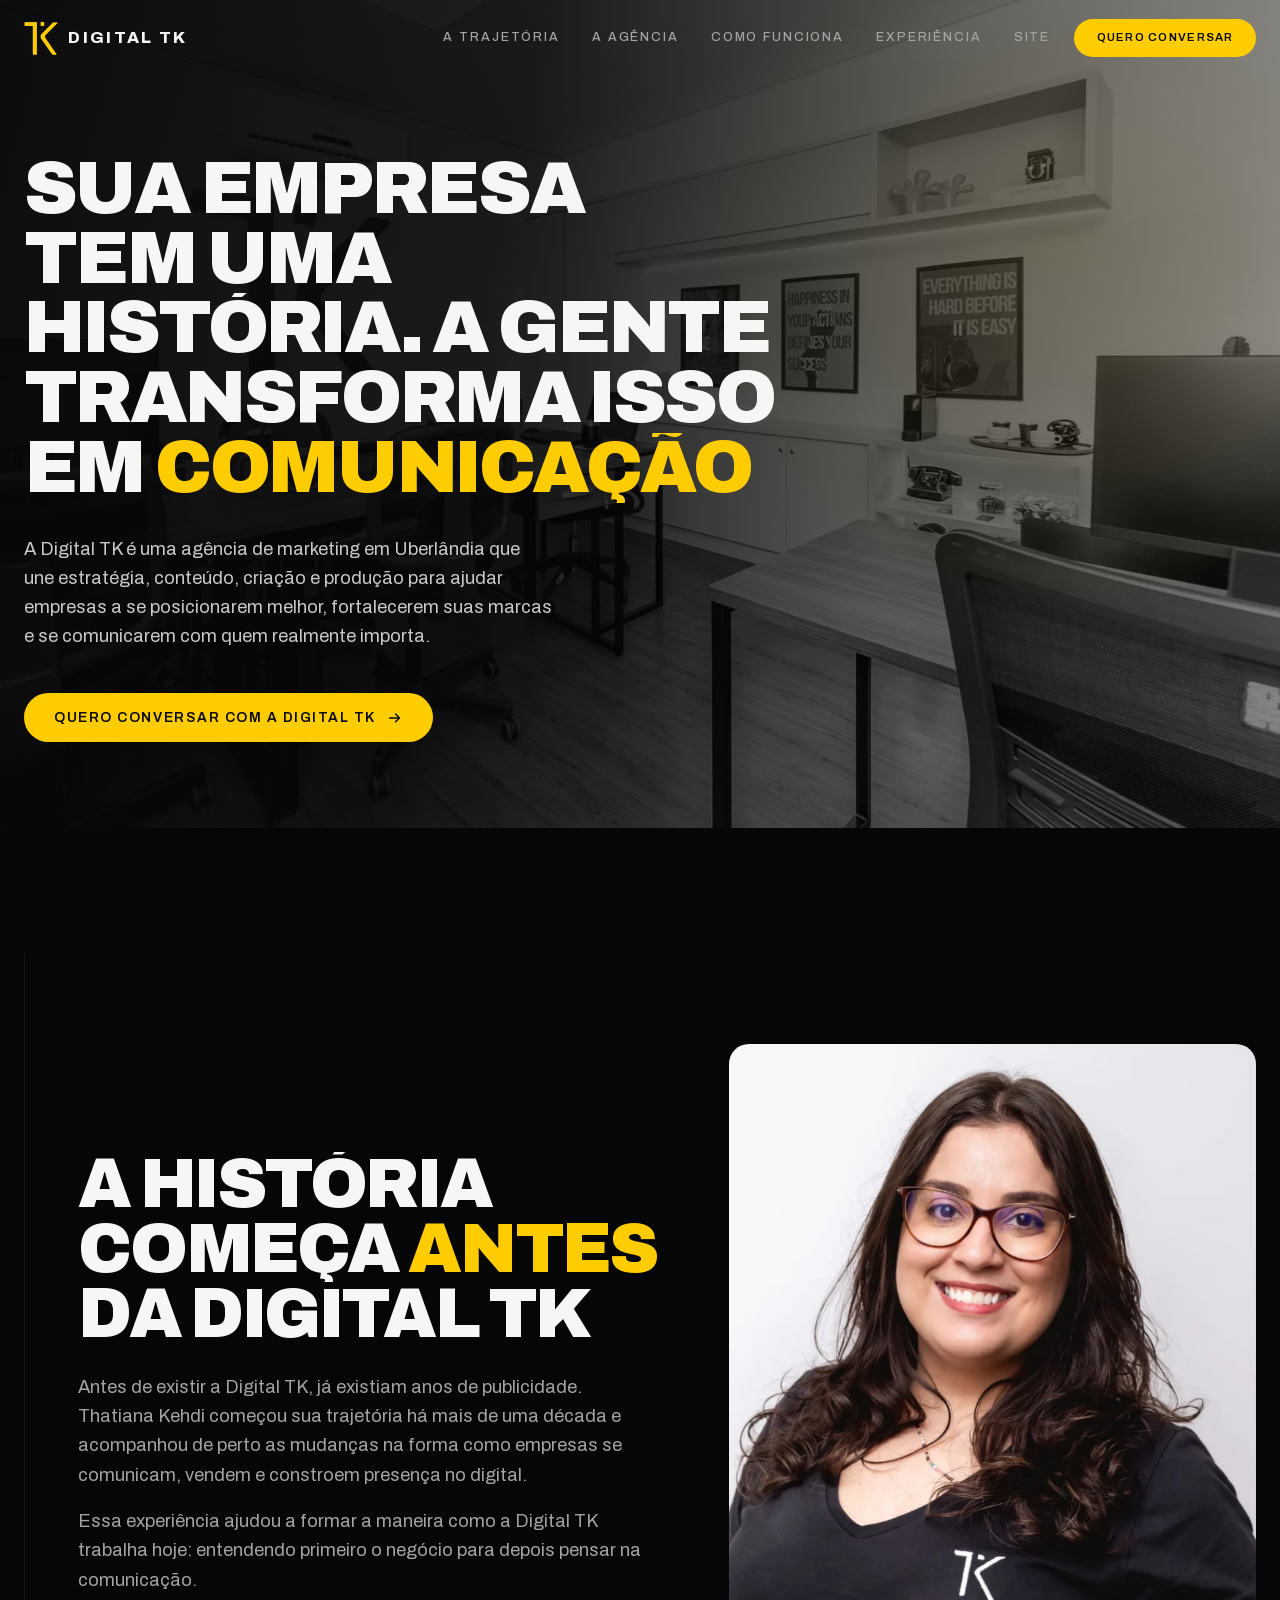
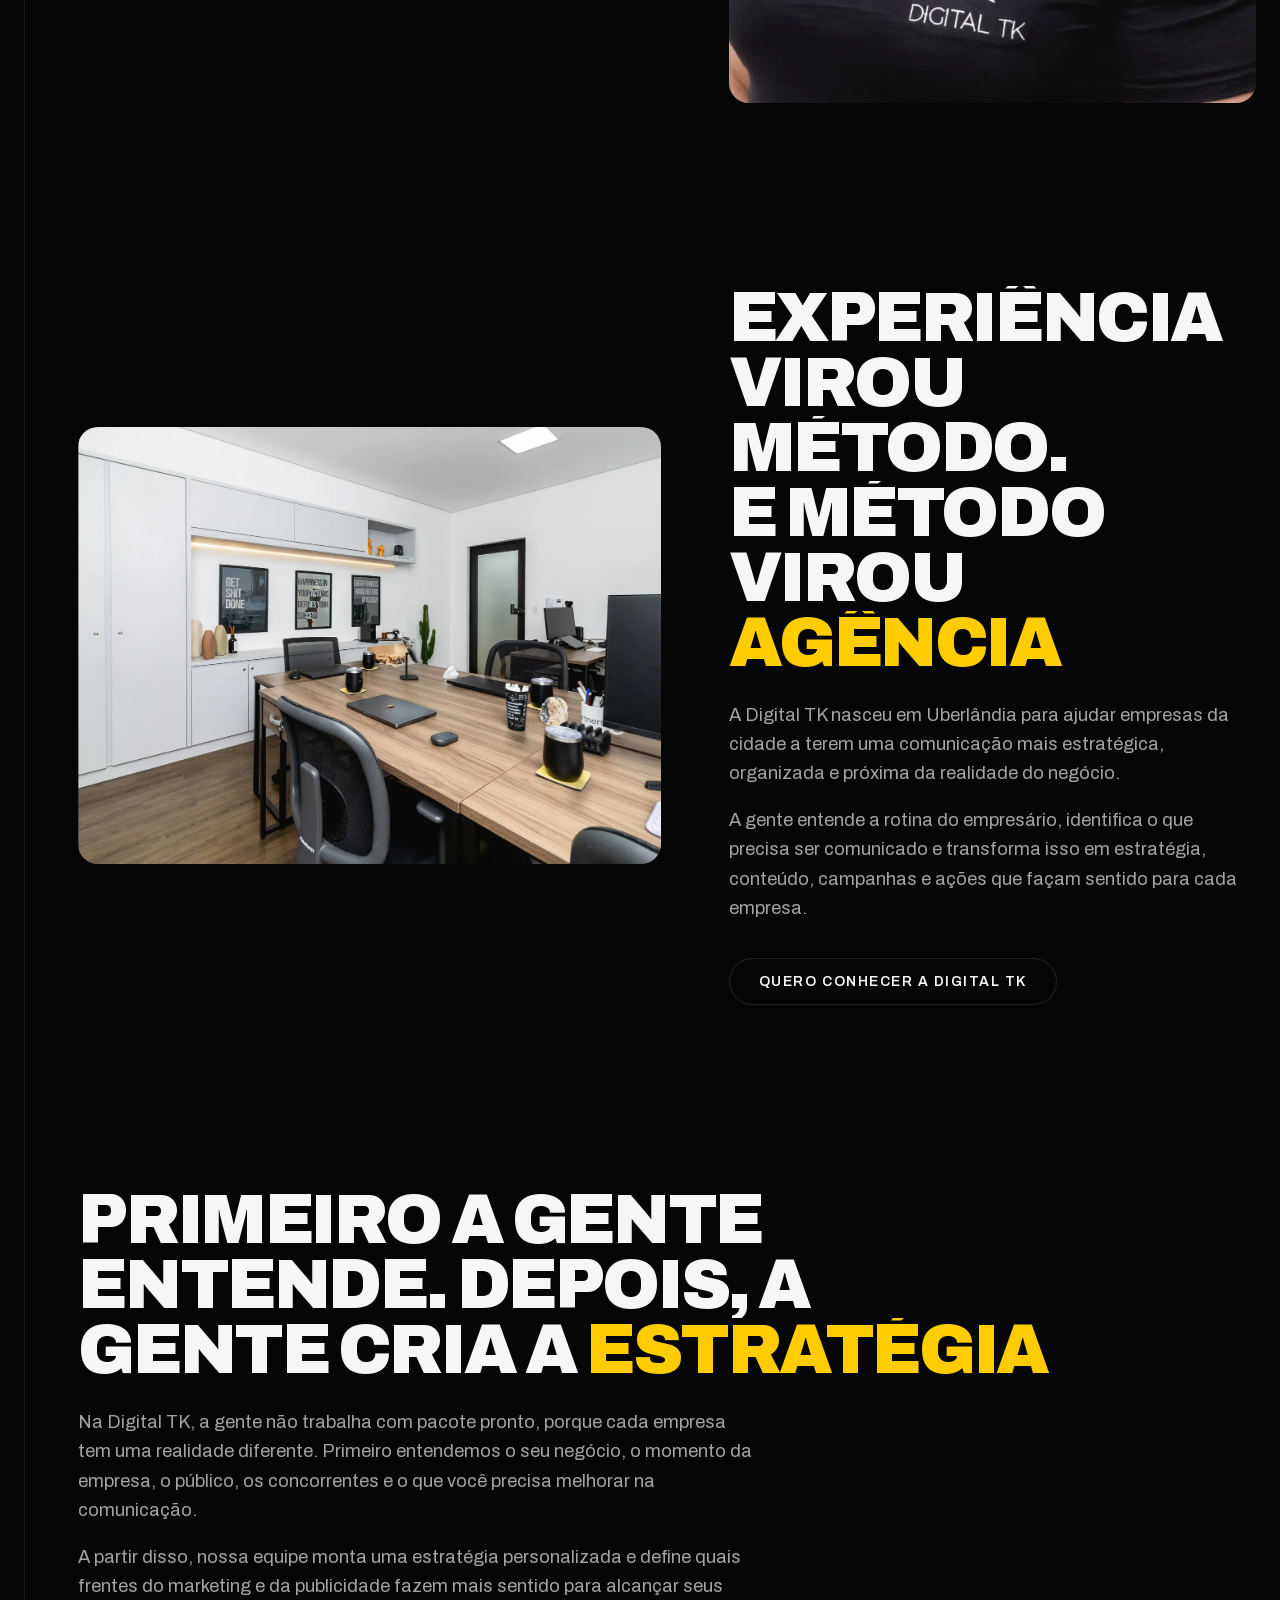
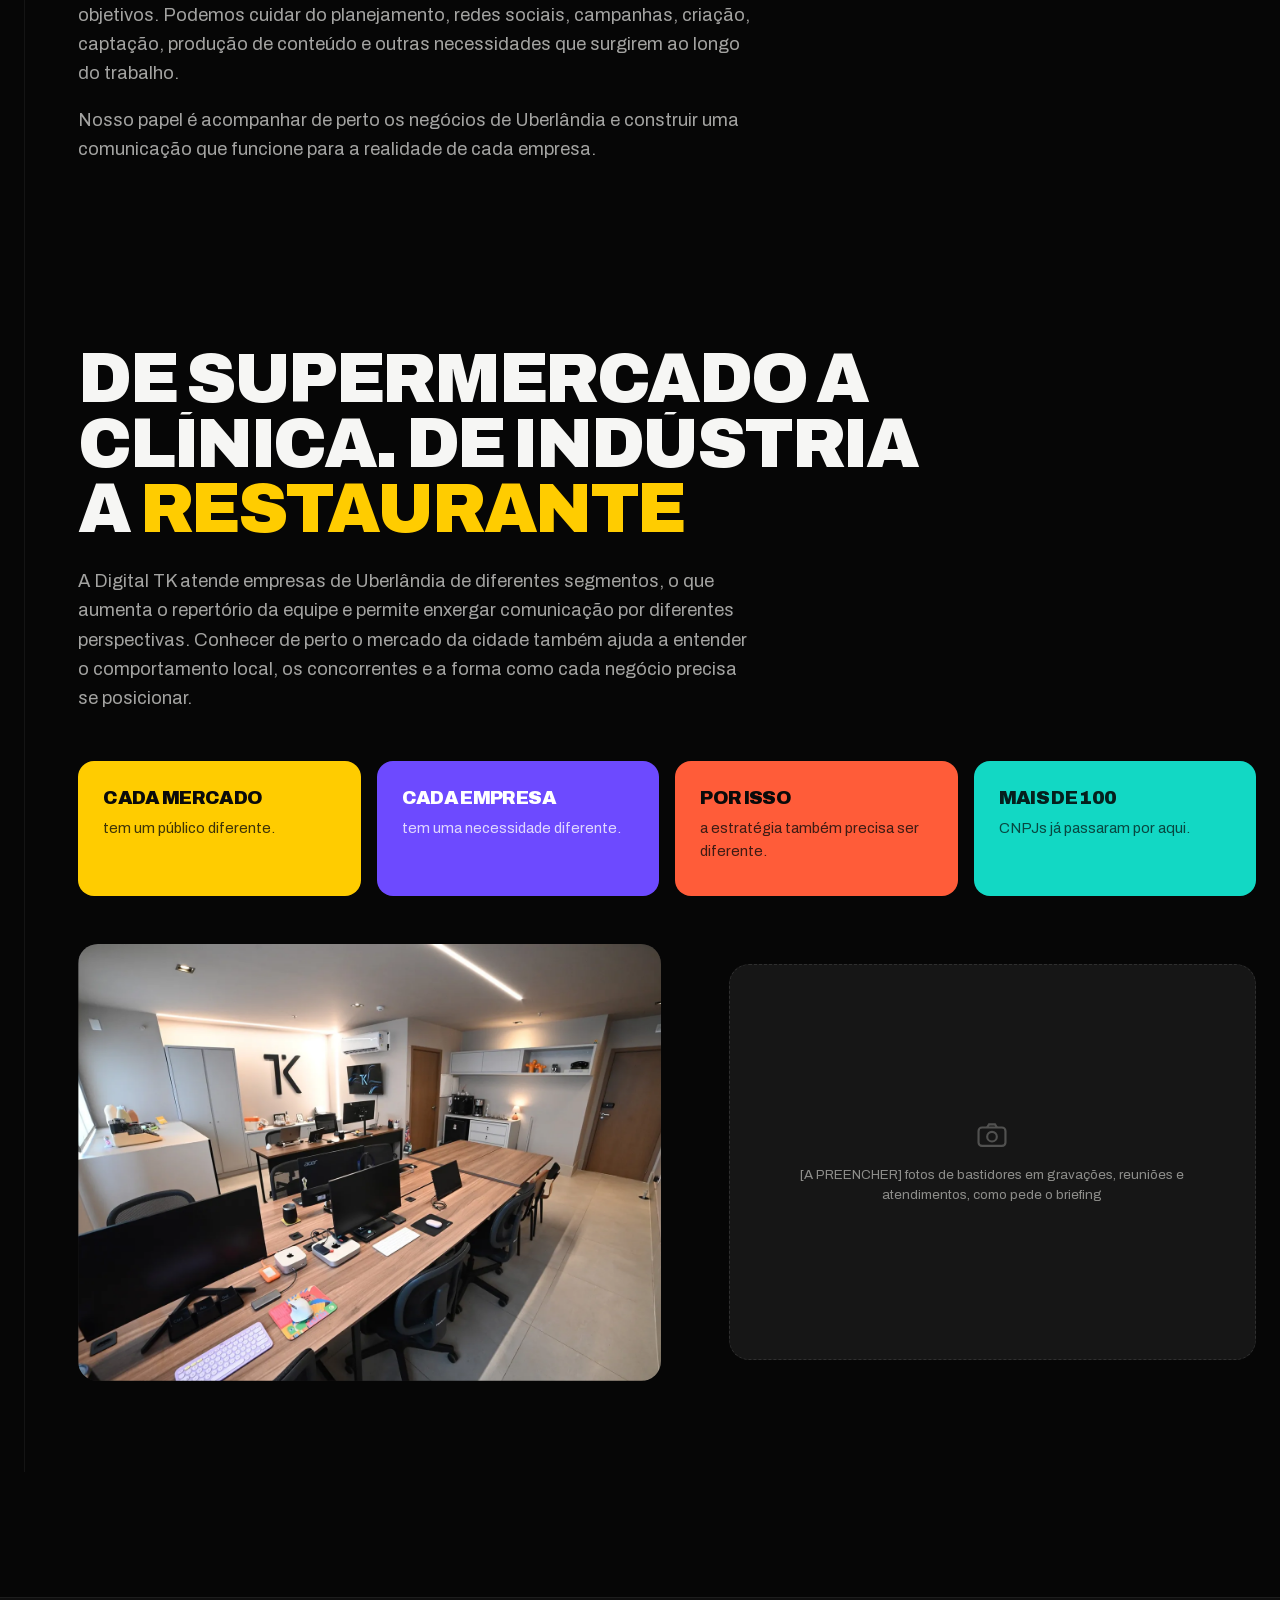
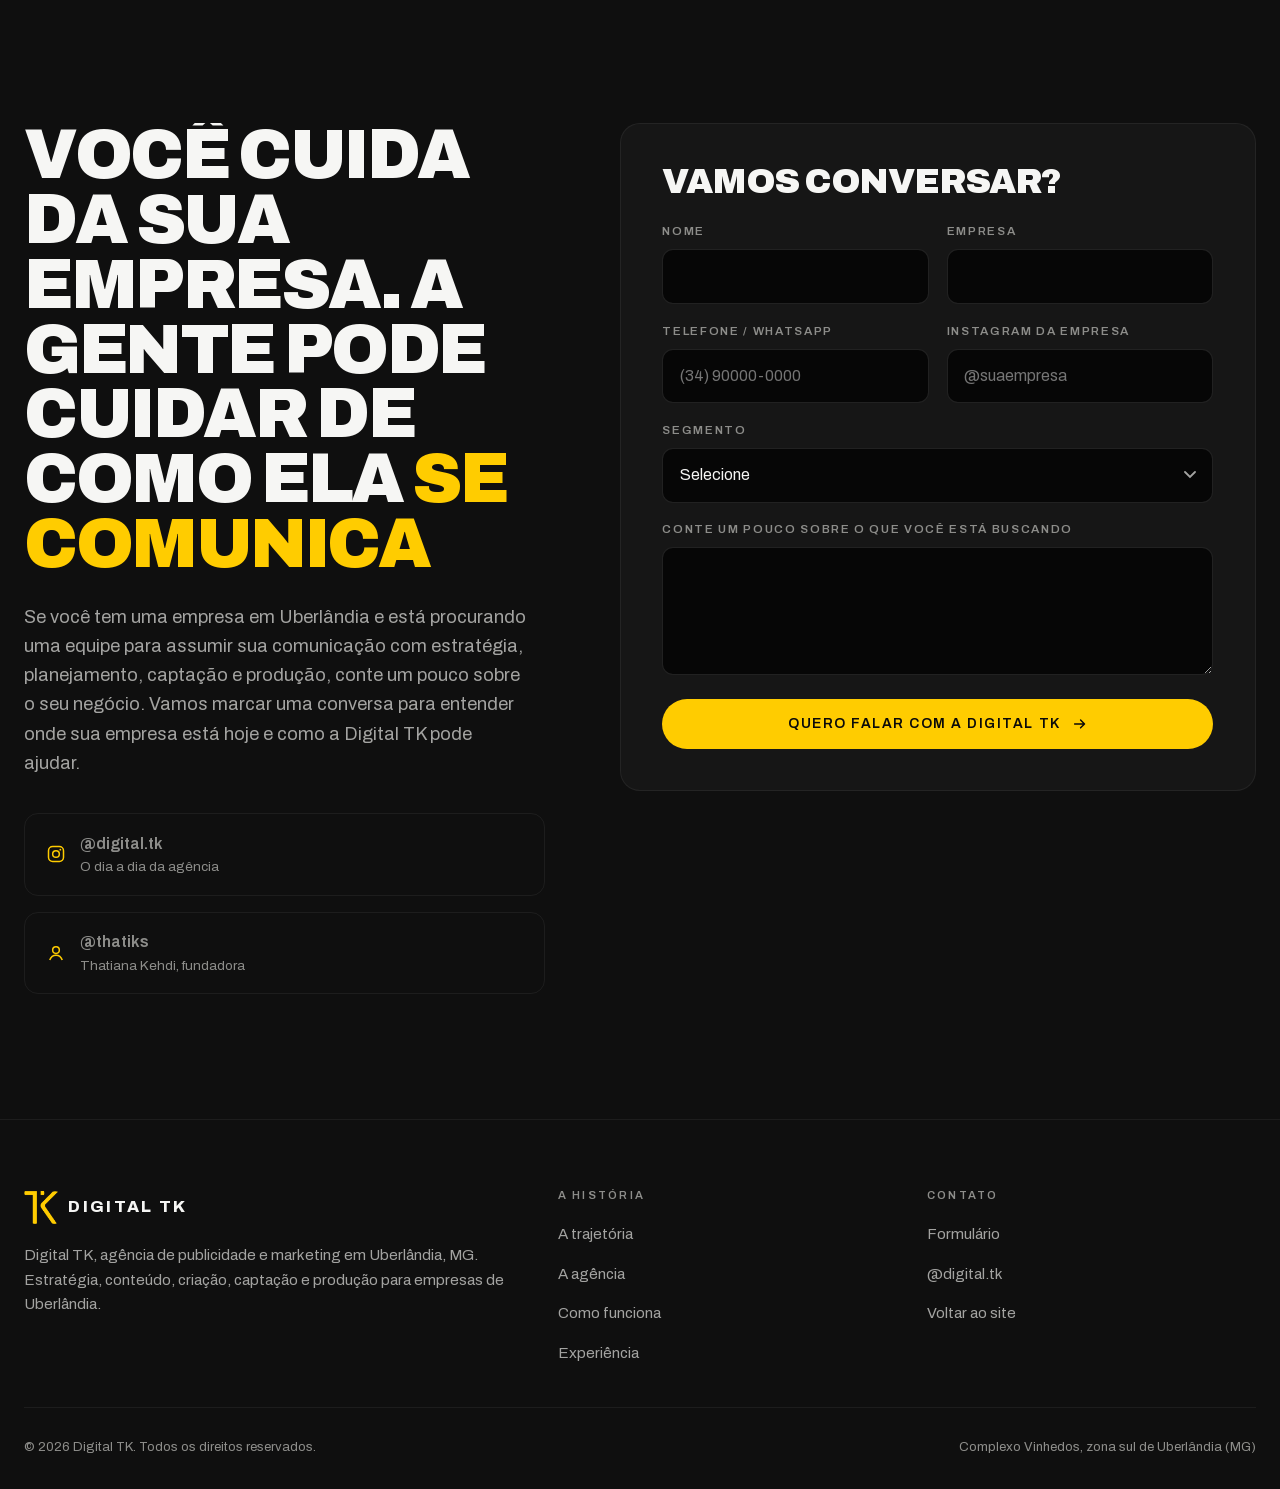
==== landingpage/index.html @ 5a3f848b "feat: Digital TK site and landing page Co-Authored-By: Claude Opus 5 <noreply@anthropic.com>" ====
<!doctype html>
<html lang="pt-BR">
<head>
<meta charset="utf-8">
<meta name="viewport" content="width=device-width, initial-scale=1">
<title>A história da Digital TK | Agência de marketing em Uberlândia</title>
<meta name="description" content="Sua empresa tem uma história. A Digital TK transforma isso em comunicação. Estratégia, conteúdo, criação, captação e produção para empresas de Uberlândia.">
<link rel="canonical" href="https://digitaltk.com.br/landingpage/">

<meta property="og:type" content="website">
<meta property="og:locale" content="pt_BR">
<meta property="og:site_name" content="Digital TK">
<meta property="og:title" content="Sua empresa tem uma história. A gente transforma isso em comunicação.">
<meta property="og:description" content="Agência de marketing em Uberlândia que une estratégia, conteúdo, criação e produção.">
<meta property="og:url" content="https://digitaltk.com.br/landingpage/">
<meta name="twitter:card" content="summary_large_image">

<link rel="icon" href="../assets/logos/tk-mono.svg" type="image/svg+xml">
<link rel="preload" href="../assets/fonts/archivo-400-latin.woff2" as="font" type="font/woff2" crossorigin>
<link rel="preload" as="image" href="../assets/img/office1.webp"
      imagesrcset="../assets/img/office1-sm.webp 960w, ../assets/img/office1.webp 1600w"
      imagesizes="100vw" fetchpriority="high">
<link rel="stylesheet" href="../assets/css/lp.css">
</head>
<body>

<a class="oculto" href="#conteudo">Pular para o conteúdo</a>
<div class="progresso" id="progresso" aria-hidden="true"></div>

<header class="topo" id="topo">
  <div class="env topo__grade">
    <a class="marca" href="../" aria-label="Digital TK, início">
      <span class="marca__sinal" aria-hidden="true"></span>
      <span class="marca__nome">Digital TK</span>
    </a>

    <button class="menu-btn" type="button" aria-expanded="false" aria-controls="nav" aria-label="Abrir menu">
      <span></span><span></span><span></span>
    </button>

    <nav class="nav" id="nav" aria-label="Principal">
      <a href="#antes">A trajetória</a>
      <a href="#nasceu">A agência</a>
      <a href="#metodo">Como funciona</a>
      <a href="#segmentos">Experiência</a>
      <a href="../">Site</a>
    </nav>

    <div class="topo__btn">
      <a class="btn" href="#formulario">Quero conversar</a>
    </div>
  </div>
</header>

<main id="conteudo">

  <!-- ===================== 1. HERO ===================== -->
  <section class="lp-hero">
    <div class="lp-hero__foto" aria-hidden="true">
      <img src="../assets/img/office1.webp"
           srcset="../assets/img/office1-sm.webp 960w, ../assets/img/office1.webp 1600w"
           sizes="100vw" width="1600" height="1067" alt="" fetchpriority="high">
    </div>
    <div class="lp-hero__veu" aria-hidden="true"></div>

    <div class="env lp-hero__grade">
      <h1 class="titulo-xl" data-quebra>
        Sua empresa tem uma história. A gente transforma isso em
        <span class="amarelo">comunicação</span>
      </h1>

      <p class="texto sobe" style="--atraso:.15s">
        A Digital TK é uma agência de marketing em Uberlândia que une estratégia,
        conteúdo, criação e produção para ajudar empresas a se posicionarem melhor,
        fortalecerem suas marcas e se comunicarem com quem realmente importa.
      </p>

      <div class="lp-hero__acoes sobe" style="--atraso:.25s">
        <a class="btn" href="#formulario">
          Quero conversar com a Digital TK
          <svg viewBox="0 0 24 24" fill="none" stroke="currentColor" stroke-width="2.2"
               stroke-linecap="round" stroke-linejoin="round" aria-hidden="true">
            <path d="M4 12h15M13 6l6 6-6 6"/>
          </svg>
        </a>
      </div>
    </div>
  </section>

  <!-- ===================== CAPÍTULOS ===================== -->
  <div class="secao">
    <div class="env linha-tempo">
      <span class="linha-tempo__marca" id="marca-tempo" aria-hidden="true"></span>

      <!-- 2. Antes da Digital TK -->
      <section class="capitulo" id="antes">
        <div class="capitulo__par">
          <div>
            <h2 class="titulo-g" data-quebra>
              A história começa <span class="amarelo">antes</span> da Digital TK
            </h2>
            <div class="texto sobe" style="--atraso:.12s">
              <p>
                Antes de existir a Digital TK, já existiam anos de publicidade.
                Thatiana Kehdi começou sua trajetória há mais de uma década e
                acompanhou de perto as mudanças na forma como empresas se
                comunicam, vendem e constroem presença no digital.
              </p>
              <p>
                Essa experiência ajudou a formar a maneira como a Digital TK
                trabalha hoje: entendendo primeiro o negócio para depois pensar
                na comunicação.
              </p>
            </div>
          </div>

          <figure class="moldura revela" style="margin:0">
            <img src="../assets/img/thatiana.webp" width="900" height="900"
                 loading="lazy" alt="Thatiana Kehdi, fundadora da Digital TK">
          </figure>
        </div>
      </section>

      <!-- 3. Então nasceu -->
      <section class="capitulo" id="nasceu">
        <div class="capitulo__par capitulo__par--invertido">
          <div>
            <h2 class="titulo-g" data-quebra>
              Experiência virou método. E método virou
              <span class="amarelo">agência</span>
            </h2>
            <div class="texto sobe" style="--atraso:.12s">
              <p>
                A Digital TK nasceu em Uberlândia para ajudar empresas da cidade
                a terem uma comunicação mais estratégica, organizada e próxima da
                realidade do negócio.
              </p>
              <p>
                A gente entende a rotina do empresário, identifica o que precisa
                ser comunicado e transforma isso em estratégia, conteúdo,
                campanhas e ações que façam sentido para cada empresa.
              </p>
            </div>
            <div class="capitulo__acao sobe" style="--atraso:.2s">
              <a class="btn btn--vazado" href="#formulario">Quero conhecer a Digital TK</a>
            </div>
          </div>

          <figure class="moldura moldura--larga revela" style="margin:0">
            <img src="../assets/img/office2.webp" width="1600" height="1065"
                 loading="lazy" alt="Escritório da Digital TK, no Complexo Vinhedos em Uberlândia">
          </figure>
        </div>
      </section>

      <!-- 4. Como funciona -->
      <section class="capitulo" id="metodo">
        <h2 class="titulo-g" data-quebra style="max-width:22ch">
          Primeiro a gente entende. Depois, a gente cria a
          <span class="amarelo">estratégia</span>
        </h2>
        <div class="texto sobe" style="--atraso:.12s;max-width:62ch;margin-top:1.6rem">
          <p>
            Na Digital TK, a gente não trabalha com pacote pronto, porque cada
            empresa tem uma realidade diferente. Primeiro entendemos o seu
            negócio, o momento da empresa, o público, os concorrentes e o que
            você precisa melhorar na comunicação.
          </p>
          <p>
            A partir disso, nossa equipe monta uma estratégia personalizada e
            define quais frentes do marketing e da publicidade fazem mais sentido
            para alcançar seus objetivos. Podemos cuidar do planejamento, redes
            sociais, campanhas, criação, captação, produção de conteúdo e outras
            necessidades que surgirem ao longo do trabalho.
          </p>
          <p>
            Nosso papel é acompanhar de perto os negócios de Uberlândia e
            construir uma comunicação que funcione para a realidade de cada
            empresa.
          </p>
        </div>
      </section>

      <!-- 5. Experiência com negócios reais -->
      <section class="capitulo" id="segmentos">
        <h2 class="titulo-g" data-quebra style="max-width:20ch">
          De supermercado a clínica. De indústria a
          <span class="amarelo">restaurante</span>
        </h2>
        <div class="texto sobe" style="--atraso:.12s;max-width:62ch;margin-top:1.6rem">
          <p>
            A Digital TK atende empresas de Uberlândia de diferentes segmentos, o
            que aumenta o repertório da equipe e permite enxergar comunicação por
            diferentes perspectivas. Conhecer de perto o mercado da cidade também
            ajuda a entender o comportamento local, os concorrentes e a forma como
            cada negócio precisa se posicionar.
          </p>
        </div>

        <div class="segmentos">
          <article class="segmento segmento--amarelo sobe">
            <h3>Cada mercado</h3>
            <p>tem um público diferente.</p>
          </article>
          <article class="segmento segmento--roxo sobe" style="--atraso:.08s">
            <h3>Cada empresa</h3>
            <p>tem uma necessidade diferente.</p>
          </article>
          <article class="segmento segmento--coral sobe" style="--atraso:.16s">
            <h3>Por isso</h3>
            <p>a estratégia também precisa ser diferente.</p>
          </article>
          <article class="segmento segmento--turquesa sobe" style="--atraso:.24s">
            <h3>Mais de 100</h3>
            <p>CNPJs já passaram por aqui.</p>
          </article>
        </div>

        <div class="capitulo__par" style="margin-top:3rem">
          <figure class="moldura moldura--larga revela" style="margin:0">
            <img src="../assets/img/office3.webp" width="1600" height="1068"
                 loading="lazy" alt="Equipe da Digital TK trabalhando no escritório">
          </figure>
          <figure class="moldura moldura--larga" style="margin:0">
            <div class="aguarda">
              <svg viewBox="0 0 24 24" fill="none" stroke="currentColor" stroke-width="1.5" aria-hidden="true">
                <rect x="2.5" y="6" width="19" height="13" rx="2.5"/>
                <circle cx="12" cy="12.5" r="3.4"/>
                <path d="M8.5 6l1.4-2.2h4.2L15.5 6"/>
              </svg>
              <span>
                [A PREENCHER] fotos de bastidores em gravações, reuniões e
                atendimentos, como pede o briefing
              </span>
            </div>
          </figure>
        </div>
      </section>
    </div>
  </div>

  <!-- ===================== 6. CTA + FORMULÁRIO ===================== -->
  <section class="secao contato" id="formulario">
    <div class="env contato__grade">
      <div class="contato__lado">
        <h2 class="titulo-g" data-quebra>
          Você cuida da sua empresa. A gente pode cuidar de como ela
          <span class="amarelo">se comunica</span>
        </h2>
        <div class="texto sobe" style="--atraso:.12s">
          <p>
            Se você tem uma empresa em Uberlândia e está procurando uma equipe
            para assumir sua comunicação com estratégia, planejamento, captação e
            produção, conte um pouco sobre o seu negócio. Vamos marcar uma
            conversa para entender onde sua empresa está hoje e como a Digital TK
            pode ajudar.
          </p>
        </div>

        <ul class="atalhos sobe" style="--atraso:.2s">
          <li>
            <a href="https://instagram.com/digital.tk" target="_blank" rel="noopener">
              <svg viewBox="0 0 24 24" fill="none" stroke="currentColor" stroke-width="1.8" aria-hidden="true">
                <rect x="3" y="3" width="18" height="18" rx="5"/>
                <circle cx="12" cy="12" r="4"/>
                <circle cx="17.2" cy="6.8" r="1.1" fill="currentColor" stroke="none"/>
              </svg>
              <span>
                <b>@digital.tk</b>
                <span>O dia a dia da agência</span>
              </span>
            </a>
          </li>
          <li>
            <a href="https://instagram.com/thatiks" target="_blank" rel="noopener">
              <svg viewBox="0 0 24 24" fill="none" stroke="currentColor" stroke-width="1.8" aria-hidden="true">
                <circle cx="12" cy="8.5" r="4"/>
                <path d="M4.5 20.5c1.4-3.8 4-5.7 7.5-5.7s6.1 1.9 7.5 5.7"/>
              </svg>
              <span>
                <b>@thatiks</b>
                <span>Thatiana Kehdi, fundadora</span>
              </span>
            </a>
          </li>
        </ul>
      </div>

      <!-- Sem back-end ainda: o envio precisa de um destino antes de ir ao ar. -->
      <form class="formulario sobe" id="form" novalidate
            data-destino="[A PREENCHER]">
        <h3 class="titulo-m" style="margin-bottom:.4rem">Vamos conversar?</h3>

        <div class="dupla">
          <div class="campo">
            <label for="nome">Nome</label>
            <input id="nome" name="nome" type="text" required autocomplete="name">
            <span class="erro">Conta pra gente como te chamar.</span>
          </div>
          <div class="campo">
            <label for="empresa">Empresa</label>
            <input id="empresa" name="empresa" type="text" required autocomplete="organization">
            <span class="erro">Qual é o nome da empresa?</span>
          </div>
        </div>

        <div class="dupla">
          <div class="campo">
            <label for="telefone">Telefone / WhatsApp</label>
            <input id="telefone" name="telefone" type="tel" required
                   inputmode="tel" autocomplete="tel" placeholder="(34) 90000-0000">
            <span class="erro">Precisamos de um telefone com DDD.</span>
          </div>
          <div class="campo">
            <label for="instagram">Instagram da empresa</label>
            <input id="instagram" name="instagram" type="text" placeholder="@suaempresa">
            <span class="erro"></span>
          </div>
        </div>

        <div class="campo">
          <label for="segmento">Segmento</label>
          <select id="segmento" name="segmento" required>
            <option value="">Selecione</option>
            <option>Comércio e varejo</option>
            <option>Saúde e clínicas</option>
            <option>Indústria</option>
            <option>Alimentação e restaurantes</option>
            <option>Educação</option>
            <option>Serviços</option>
            <option>Outro</option>
          </select>
          <span class="erro">Escolha o segmento da empresa.</span>
        </div>

        <div class="campo">
          <label for="mensagem">Conte um pouco sobre o que você está buscando</label>
          <textarea id="mensagem" name="mensagem" required></textarea>
          <span class="erro">Escreva pelo menos uma frase.</span>
        </div>

        <button class="btn" type="submit">
          Quero falar com a Digital TK
          <svg viewBox="0 0 24 24" fill="none" stroke="currentColor" stroke-width="2.2"
               stroke-linecap="round" stroke-linejoin="round" aria-hidden="true">
            <path d="M4 12h15M13 6l6 6-6 6"/>
          </svg>
        </button>

        <p class="recado" id="recado" role="status"></p>
      </form>
    </div>
  </section>

</main>

<footer class="rodape">
  <div class="env">
    <div class="rodape__grade">
      <div>
        <span class="marca">
          <span class="marca__sinal" aria-hidden="true"></span>
          <span class="marca__nome">Digital TK</span>
        </span>
        <p class="rodape__sobre">
          Digital TK, agência de publicidade e marketing em Uberlândia, MG.
          Estratégia, conteúdo, criação, captação e produção para empresas de
          Uberlândia.
        </p>
      </div>

      <div>
        <h3>A história</h3>
        <ul>
          <li><a href="#antes">A trajetória</a></li>
          <li><a href="#nasceu">A agência</a></li>
          <li><a href="#metodo">Como funciona</a></li>
          <li><a href="#segmentos">Experiência</a></li>
        </ul>
      </div>

      <div>
        <h3>Contato</h3>
        <ul>
          <li><a href="#formulario">Formulário</a></li>
          <li><a href="https://instagram.com/digital.tk" target="_blank" rel="noopener">@digital.tk</a></li>
          <li><a href="../">Voltar ao site</a></li>
        </ul>
      </div>
    </div>

    <div class="rodape__fim">
      <span>© <span id="ano">2026</span> Digital TK. Todos os direitos reservados.</span>
      <span>Complexo Vinhedos, zona sul de Uberlândia (MG)</span>
    </div>
  </div>
</footer>

<script src="../assets/js/lenis.min.js" defer></script>
<script src="../assets/js/site.js" defer></script>
<script src="../assets/js/lp.js" defer></script>
</body>
</html>
---- assets/css/lp.css ----
@font-face{font-family:'Archivo';font-style:normal;font-weight:400;font-stretch:100%;font-display:swap;src:url(../fonts/archivo-400-latin.woff2) format('woff2');unicode-range:U+0000-00FF,U+0131,U+0152-0153,U+02BB-02BC,U+02C6,U+02DA,U+02DC,U+0304,U+0308,U+0329,U+2000-206F,U+20AC,U+2122,U+2191,U+2193,U+2212,U+2215,U+FEFF,U+FFFD}@font-face{font-family:'Archivo';font-style:normal;font-weight:500;font-stretch:100%;font-display:swap;src:url(../fonts/archivo-400-latin.woff2) format('woff2');unicode-range:U+0000-00FF,U+0131,U+0152-0153,U+02BB-02BC,U+02C6,U+02DA,U+02DC,U+0304,U+0308,U+0329,U+2000-206F,U+20AC,U+2122,U+2191,U+2193,U+2212,U+2215,U+FEFF,U+FFFD}@font-face{font-family:'Archivo';font-style:normal;font-weight:600;font-stretch:100%;font-display:swap;src:url(../fonts/archivo-400-latin.woff2) format('woff2');unicode-range:U+0000-00FF,U+0131,U+0152-0153,U+02BB-02BC,U+02C6,U+02DA,U+02DC,U+0304,U+0308,U+0329,U+2000-206F,U+20AC,U+2122,U+2191,U+2193,U+2212,U+2215,U+FEFF,U+FFFD}@font-face{font-family:'Archivo';font-style:normal;font-weight:800;font-stretch:100%;font-display:swap;src:url(../fonts/archivo-400-latin.woff2) format('woff2');unicode-range:U+0000-00FF,U+0131,U+0152-0153,U+02BB-02BC,U+02C6,U+02DA,U+02DC,U+0304,U+0308,U+0329,U+2000-206F,U+20AC,U+2122,U+2191,U+2193,U+2212,U+2215,U+FEFF,U+FFFD}@font-face{font-family:'Archivo';font-style:normal;font-weight:900;font-stretch:100%;font-display:swap;src:url(../fonts/archivo-400-latin.woff2) format('woff2');unicode-range:U+0000-00FF,U+0131,U+0152-0153,U+02BB-02BC,U+02C6,U+02DA,U+02DC,U+0304,U+0308,U+0329,U+2000-206F,U+20AC,U+2122,U+2191,U+2193,U+2212,U+2215,U+FEFF,U+FFFD}:root{--amarelo:#ffcc00;--amarelo-2:#ffde59;--amarelo-3:#e6b800;--preto:#060606;--carvao:#0f0f0f;--carvao-2:#161616;--linha:rgba(255,255,255,0.11);--linha-2:rgba(255,255,255,0.06);--branco:#f6f6f4;--cinza:#a3a3a1;--cinza-2:#8d8d8a;--sans:"Archivo",-apple-system,BlinkMacSystemFont,"Segoe UI",sans-serif;--w:min(1280px,100% - 3rem);--curva:cubic-bezier(0.22,1,0.36,1);--alt-topo:76px}*,*::before,*::after{box-sizing:border-box}html{-webkit-text-size-adjust:100%}body{margin:0;background:var(--preto);color:var(--branco);font-family:var(--sans);font-size:clamp(1rem,0.96rem + 0.18vw,1.08rem);line-height:1.6;-webkit-font-smoothing:antialiased;overflow-x:hidden}img,svg,video{display:block;max-width:100%}a{color:inherit}p{margin:0}[hidden]{display:none !important}.env{width:var(--w);margin-inline:auto}.oculto{position:absolute;width:1px;height:1px;overflow:hidden;clip-path:inset(50%);white-space:nowrap}:focus-visible{outline:2.5px solid var(--amarelo);outline-offset:3px;border-radius:3px}h1,h2,h3{margin:0;font-weight:900;line-height:0.94;letter-spacing:-0.035em;text-transform:uppercase;text-wrap:balance}.amarelo{color:var(--amarelo)}.apagado{color:var(--cinza)}.titulo-xl{font-size:clamp(2.3rem,1.25rem + 4.1vw,4.6rem)}.titulo-g{font-size:clamp(2.1rem,1.2rem + 3.9vw,4.4rem)}.titulo-m{font-size:clamp(1.5rem,1.1rem + 1.6vw,2.2rem)}:root{--chevron:url("data:image/svg+xml,%3Csvg xmlns='http://www.w3.org/2000/svg' viewBox='0 0 24 12'%3E%3Cpath d='M1 1l5 5-5 5M9 1l5 5-5 5M17 1l5 5-5 5' fill='none' stroke='%23000' stroke-width='2.2' stroke-linecap='round' stroke-linejoin='round'/%3E%3C/svg%3E")}.texto{color:var(--cinza);font-size:clamp(1rem,0.96rem + 0.25vw,1.14rem);max-width:46ch}.btn{--fundo:var(--amarelo);--cor:#0a0a0a;position:relative;display:inline-flex;align-items:center;justify-content:center;gap:0.7rem;padding:1.05rem 1.9rem;background:var(--fundo);color:var(--cor);border:0;border-radius:999px;font:600 0.86rem/1 var(--sans);letter-spacing:0.11em;text-transform:uppercase;text-decoration:none;cursor:pointer;overflow:hidden;isolation:isolate;transition:color 0.35s var(--curva),transform 0.5s var(--curva),box-shadow 0.4s var(--curva)}.btn::before{content:"";position:absolute;inset:0;z-index:-1;background:var(--branco);transform:translateY(101%);transition:transform 0.5s var(--curva)}.btn:hover::before{transform:translateY(0)}.btn:hover{box-shadow:0 14px 40px -16px rgba(255,204,0,0.5)}.btn svg{width:1.15em;height:1.15em;flex:none;transition:transform 0.45s var(--curva)}.btn:hover svg{transform:translateX(4px)}.btn--vazado{--fundo:transparent;--cor:var(--branco);box-shadow:inset 0 0 0 1px var(--linha)}.btn--vazado::before{background:var(--amarelo)}.btn--vazado:hover{--cor:#0a0a0a;box-shadow:inset 0 0 0 1px var(--amarelo),0 14px 40px -16px rgba(255,204,0,0.45)}.topo{position:fixed;top:0;left:0;right:0;z-index:80;transition:background-color 0.4s,backdrop-filter 0.4s,border-color 0.4s;border-bottom:1px solid transparent}.topo.fixo{background:rgba(6,6,6,0.8);backdrop-filter:blur(16px);border-bottom-color:var(--linha-2)}.topo__grade{display:flex;align-items:center;gap:1.5rem;min-height:var(--alt-topo)}.marca{display:flex;align-items:center;gap:0.65rem;text-decoration:none;flex:none}.marca__sinal{width:34px;height:34px;flex:none;background:var(--amarelo);-webkit-mask:url("../logos/tk-sinal.webp") center / contain no-repeat;mask:url("../logos/tk-sinal.webp") center / contain no-repeat;transition:background-color 0.35s}.marca:hover .marca__sinal{background:var(--branco)}.marca__nome{font-weight:800;font-size:1.02rem;letter-spacing:0.14em;text-transform:uppercase}.nav{display:flex;gap:2rem;margin-left:auto}.nav a{position:relative;font-size:0.78rem;font-weight:500;letter-spacing:0.15em;text-transform:uppercase;text-decoration:none;color:var(--cinza);padding-block:0.4rem;transition:color 0.3s}.nav a::after{content:"";position:absolute;left:0;bottom:0;width:100%;height:1px;background:var(--amarelo);transform:scaleX(0);transform-origin:right;transition:transform 0.45s var(--curva)}.nav a:hover{color:var(--branco)}.nav a:hover::after{transform:scaleX(1);transform-origin:left}.topo__btn{flex:none}.topo__btn .btn{padding:0.82rem 1.4rem;font-size:0.72rem}.menu-btn{display:none;margin-left:auto;width:44px;height:44px;border:0;background:none;color:var(--branco);cursor:pointer;padding:0}.menu-btn span{display:block;width:24px;height:1.6px;margin:5.5px auto;background:currentColor;transition:transform 0.4s var(--curva),opacity 0.25s}.menu-btn[aria-expanded="true"] span:nth-child(1){transform:translateY(7.1px) rotate(45deg)}.menu-btn[aria-expanded="true"] span:nth-child(2){opacity:0}.menu-btn[aria-expanded="true"] span:nth-child(3){transform:translateY(-7.1px) rotate(-45deg)}.progresso{position:fixed;top:0;left:0;height:2px;width:100%;transform-origin:left;transform:scaleX(0);background:var(--amarelo);z-index:90;will-change:transform}.secao{position:relative;padding-block:clamp(4.5rem,3rem + 6vw,9rem)}section[id]{scroll-margin-top:calc(var(--alt-topo) + 1rem)}.cabeca{max-width:58rem;margin-bottom:clamp(2.5rem,1.5rem + 3vw,4.5rem)}.cabeca .texto{margin-top:1.5rem}.marquise{--vao:3.5rem;overflow:hidden;border-block:1px solid var(--linha-2);padding-block:1.15rem;background:var(--carvao)}.marquise__trilho{display:flex;align-items:center;gap:var(--vao);width:max-content;animation:correr var(--duracao,40s) linear infinite}.marquise:hover .marquise__trilho{animation-play-state:paused}@keyframes correr{to{transform:translateX(calc(-50% - var(--vao) / 2))}}.marquise__item{display:flex;align-items:center;gap:var(--vao);font-size:0.86rem;font-weight:600;letter-spacing:0.2em;text-transform:uppercase;color:var(--cinza);white-space:nowrap;flex:none}.marquise__item::after{content:"";width:6px;height:6px;border-radius:50%;background:var(--amarelo);flex:none}.linha{display:block;overflow:hidden}.linha>span{display:block;transform:translateY(105%);transition:transform 1s var(--curva);transition-delay:var(--atraso,0s)}.dentro .linha>span,.linha.dentro>span{transform:translateY(0)}.sobe{opacity:0;transform:translateY(26px);transition:opacity 0.9s var(--curva),transform 0.9s var(--curva);transition-delay:var(--atraso,0s)}.sobe.dentro{opacity:1;transform:none}.revela{position:relative;overflow:hidden}.revela img{width:100%;height:100%;object-fit:cover;clip-path:inset(0 0 100% 0);transform:scale(1.14);transition:clip-path 1.25s var(--curva),transform 1.5s var(--curva);transition-delay:var(--atraso,0s)}.revela.dentro img{clip-path:inset(0 0 0 0);transform:scale(1)}.rodape{border-top:1px solid var(--linha-2);padding-block:clamp(3rem,2rem + 3vw,5rem) 2rem;background:var(--carvao)}.rodape__grade{display:grid;grid-template-columns:1.5fr 1fr 1fr;gap:2.5rem;padding-bottom:2.5rem;border-bottom:1px solid var(--linha-2)}.rodape__sobre{margin-top:1.2rem;color:var(--cinza);font-size:0.95rem;max-width:32rem}.rodape h3{font-size:0.7rem;font-weight:600;letter-spacing:0.2em;color:var(--cinza-2);margin-bottom:1.2rem}.rodape ul{list-style:none;margin:0;padding:0;display:grid;gap:0.75rem}.rodape li a{text-decoration:none;color:var(--cinza);font-size:0.95rem;transition:color 0.3s}.rodape li a:hover{color:var(--amarelo)}.rodape__fim{display:flex;flex-wrap:wrap;gap:0.8rem 1.5rem;justify-content:space-between;padding-top:1.8rem;font-size:0.82rem;color:var(--cinza-2)}@media (max-width:900px){.nav,.topo__btn{display:none}.menu-btn{display:block}.topo.aberto .nav{display:flex;position:absolute;top:100%;left:0;right:0;flex-direction:column;gap:0;background:var(--carvao);border-bottom:1px solid var(--linha);padding:0.5rem 1.5rem 1.4rem}.topo.aberto .nav a{padding:0.95rem 0;border-bottom:1px solid var(--linha-2);font-size:0.88rem}.rodape__grade{grid-template-columns:1fr 1fr;gap:2rem 1.5rem}.rodape__grade>div:first-child{grid-column:1 / -1}}@media (max-width:620px){:root{--w:min(1280px,100% - 2.2rem)}}@media (prefers-reduced-motion:reduce){*,*::before,*::after{animation-duration:0.01ms !important;animation-iteration-count:1 !important;transition-duration:0.01ms !important}.linha>span,.sobe{transform:none;opacity:1}.revela img{clip-path:none;transform:none}}.lp-hero{position:relative;min-height:92svh;display:flex;align-items:center;padding-block:calc(var(--alt-topo) + 3.5rem) 4rem;overflow:hidden;isolation:isolate}.lp-hero__foto{position:absolute;inset:0;z-index:-2}.lp-hero__foto img{width:100%;height:100%;object-fit:cover;object-position:50% 42%;filter:grayscale(1) contrast(1.05)}.lp-hero__veu{position:absolute;inset:0;z-index:-1;background:linear-gradient(
100deg,rgba(6,6,6,0.97) 0%,rgba(6,6,6,0.9) 38%,rgba(6,6,6,0.62) 68%,rgba(6,6,6,0.42) 100%
),radial-gradient(
ellipse 60% 80% at 82% 30%,rgba(255,204,0,0.16),transparent 62%
)}.lp-hero__grade{position:relative}.lp-hero__grade>*{max-width:54rem}.lp-hero h1{font-size:clamp(2.3rem,1.2rem + 4.3vw,4.8rem)}.lp-hero .texto{margin-top:2rem;max-width:48ch;color:rgba(255,255,255,0.78)}.lp-hero__acoes{display:flex;flex-wrap:wrap;gap:0.9rem;margin-top:2.6rem}.linha-tempo{position:relative}.linha-tempo::before{content:"";position:absolute;left:0;top:0;bottom:0;width:1px;background:var(--linha-2)}.linha-tempo__marca{position:absolute;left:-1px;top:0;width:3px;background:var(--amarelo);transform-origin:top;transform:scaleY(0);height:100%;will-change:transform}.capitulo{position:relative;padding:clamp(3.5rem,2.5rem + 4vw,6.5rem) 0
clamp(3.5rem,2.5rem + 4vw,6.5rem) clamp(1.5rem,1rem + 3vw,4rem)}.capitulo__par{display:grid;grid-template-columns:1.05fr 0.95fr;gap:clamp(2rem,1rem + 4vw,4.5rem);align-items:center}.capitulo__par--invertido>*:first-child{order:2}.capitulo h2{margin-bottom:1.6rem}.capitulo .texto{max-width:52ch}.capitulo .texto p + p{margin-top:1.1rem}.capitulo__acao{margin-top:2.2rem}.moldura{position:relative;border-radius:20px;overflow:hidden;aspect-ratio:4 / 5;background:var(--carvao-2)}.moldura--larga{aspect-ratio:4 / 3}.aguarda{position:absolute;inset:0;display:grid;place-content:center;gap:0.7rem;text-align:center;padding:2rem;color:var(--cinza-2);font-size:0.84rem;line-height:1.5;border:1px dashed var(--linha);border-radius:inherit}.aguarda svg{width:34px;height:34px;margin:0 auto;opacity:0.5}.segmentos{display:grid;grid-template-columns:repeat(auto-fit,minmax(min(230px,100%),1fr));gap:1rem;margin-top:3rem}.segmento{--cor:var(--carvao-2);--tinta:var(--branco);padding:1.7rem 1.5rem 1.9rem;background:var(--cor);color:var(--tinta);border-radius:16px;border:1px solid var(--linha-2);transition:transform 0.5s var(--curva)}.segmento:hover{transform:translateY(-5px)}.segmento--amarelo{--cor:#ffcc00;--tinta:#0a0a0a;border-color:transparent}.segmento--roxo{--cor:#6d4aff;--tinta:#fff;border-color:transparent}.segmento--coral{--cor:#ff5c39;--tinta:#0a0a0a;border-color:transparent}.segmento--turquesa{--cor:#12d8c4;--tinta:#05201d;border-color:transparent}.segmento h3{font-size:1.18rem;margin-bottom:0.6rem}.segmento p{font-size:0.93rem;opacity:0.78}.contato{background:var(--carvao);border-top:1px solid var(--linha-2)}.contato__grade{display:grid;grid-template-columns:0.9fr 1.1fr;gap:clamp(2.5rem,1.5rem + 4vw,5rem);align-items:start}.formulario{display:grid;gap:1.1rem;padding:clamp(1.7rem,1.2rem + 2vw,2.6rem);background:var(--carvao-2);border:1px solid var(--linha-2);border-radius:20px}.dupla{display:grid;grid-template-columns:1fr 1fr;gap:1.1rem}.campo{display:grid;gap:0.5rem}.campo label{font-size:0.74rem;font-weight:600;letter-spacing:0.14em;text-transform:uppercase;color:var(--cinza-2)}.campo input,.campo select,.campo textarea{width:100%;padding:0.9rem 1.05rem;background:var(--preto);border:1px solid var(--linha);border-radius:11px;color:var(--branco);font:400 1rem/1.5 var(--sans);transition:border-color 0.3s,box-shadow 0.3s}.campo textarea{min-height:128px;resize:vertical}.campo select{appearance:none;background-image:url("data:image/svg+xml,%3Csvg xmlns='http://www.w3.org/2000/svg' viewBox='0 0 12 8'%3E%3Cpath d='M1 1l5 5 5-5' fill='none' stroke='%23a3a3a1' stroke-width='1.8' stroke-linecap='round'/%3E%3C/svg%3E");background-repeat:no-repeat;background-position:right 1.05rem center;background-size:12px;padding-right:2.6rem}.campo input:focus,.campo select:focus,.campo textarea:focus{outline:none;border-color:var(--amarelo);box-shadow:0 0 0 3px rgba(255,204,0,0.16)}.campo .erro{font-size:0.8rem;color:#ff8168;display:none}.campo.invalido input,.campo.invalido select,.campo.invalido textarea{border-color:#ff8168}.campo.invalido .erro{display:block}.formulario .btn{width:100%;margin-top:0.4rem}.recado{display:none;padding:1.1rem 1.3rem;border-radius:12px;background:rgba(255,204,0,0.1);border:1px solid rgba(255,204,0,0.32);font-size:0.94rem}.recado.aparece{display:block}.contato__lado .texto{margin-top:1.6rem}.atalhos{list-style:none;margin:2.2rem 0 0;padding:0;display:grid;gap:1rem}.atalhos a{display:flex;align-items:center;gap:0.9rem;padding:1.05rem 1.3rem;border:1px solid var(--linha-2);border-radius:14px;text-decoration:none;transition:border-color 0.35s,transform 0.45s var(--curva)}.atalhos a:hover{border-color:var(--amarelo);transform:translateX(4px)}.atalhos svg{width:20px;height:20px;flex:none;color:var(--amarelo)}.atalhos b{display:block;font-size:0.98rem;font-weight:600}.atalhos span{font-size:0.85rem;color:var(--cinza-2)}@media (max-width:1020px){.capitulo__par,.contato__grade{grid-template-columns:1fr}.capitulo__par--invertido>*:first-child{order:0}.moldura{max-width:460px;margin-inline:auto}}@media (max-width:620px){.dupla{grid-template-columns:1fr}.lp-hero__acoes .btn{width:100%}.linha-tempo::before,.linha-tempo__marca{display:none}.capitulo{padding-left:0}}
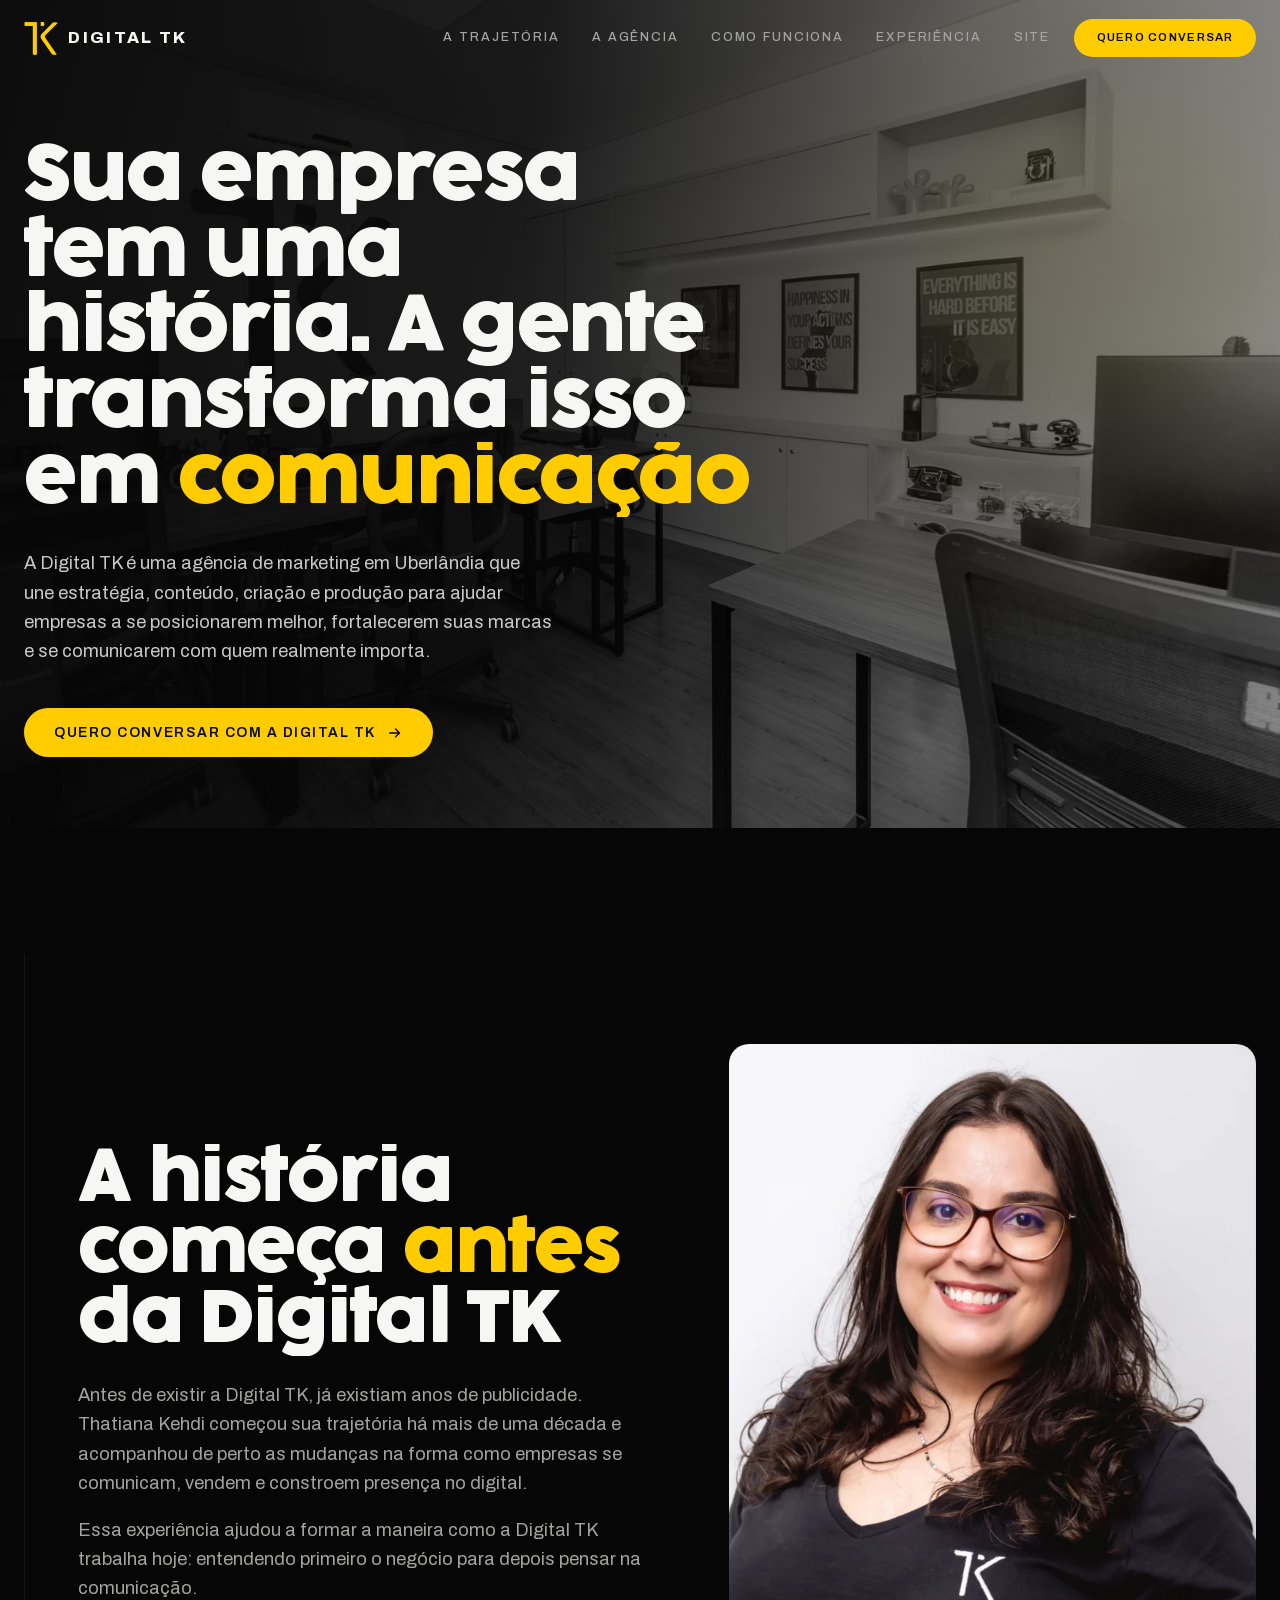
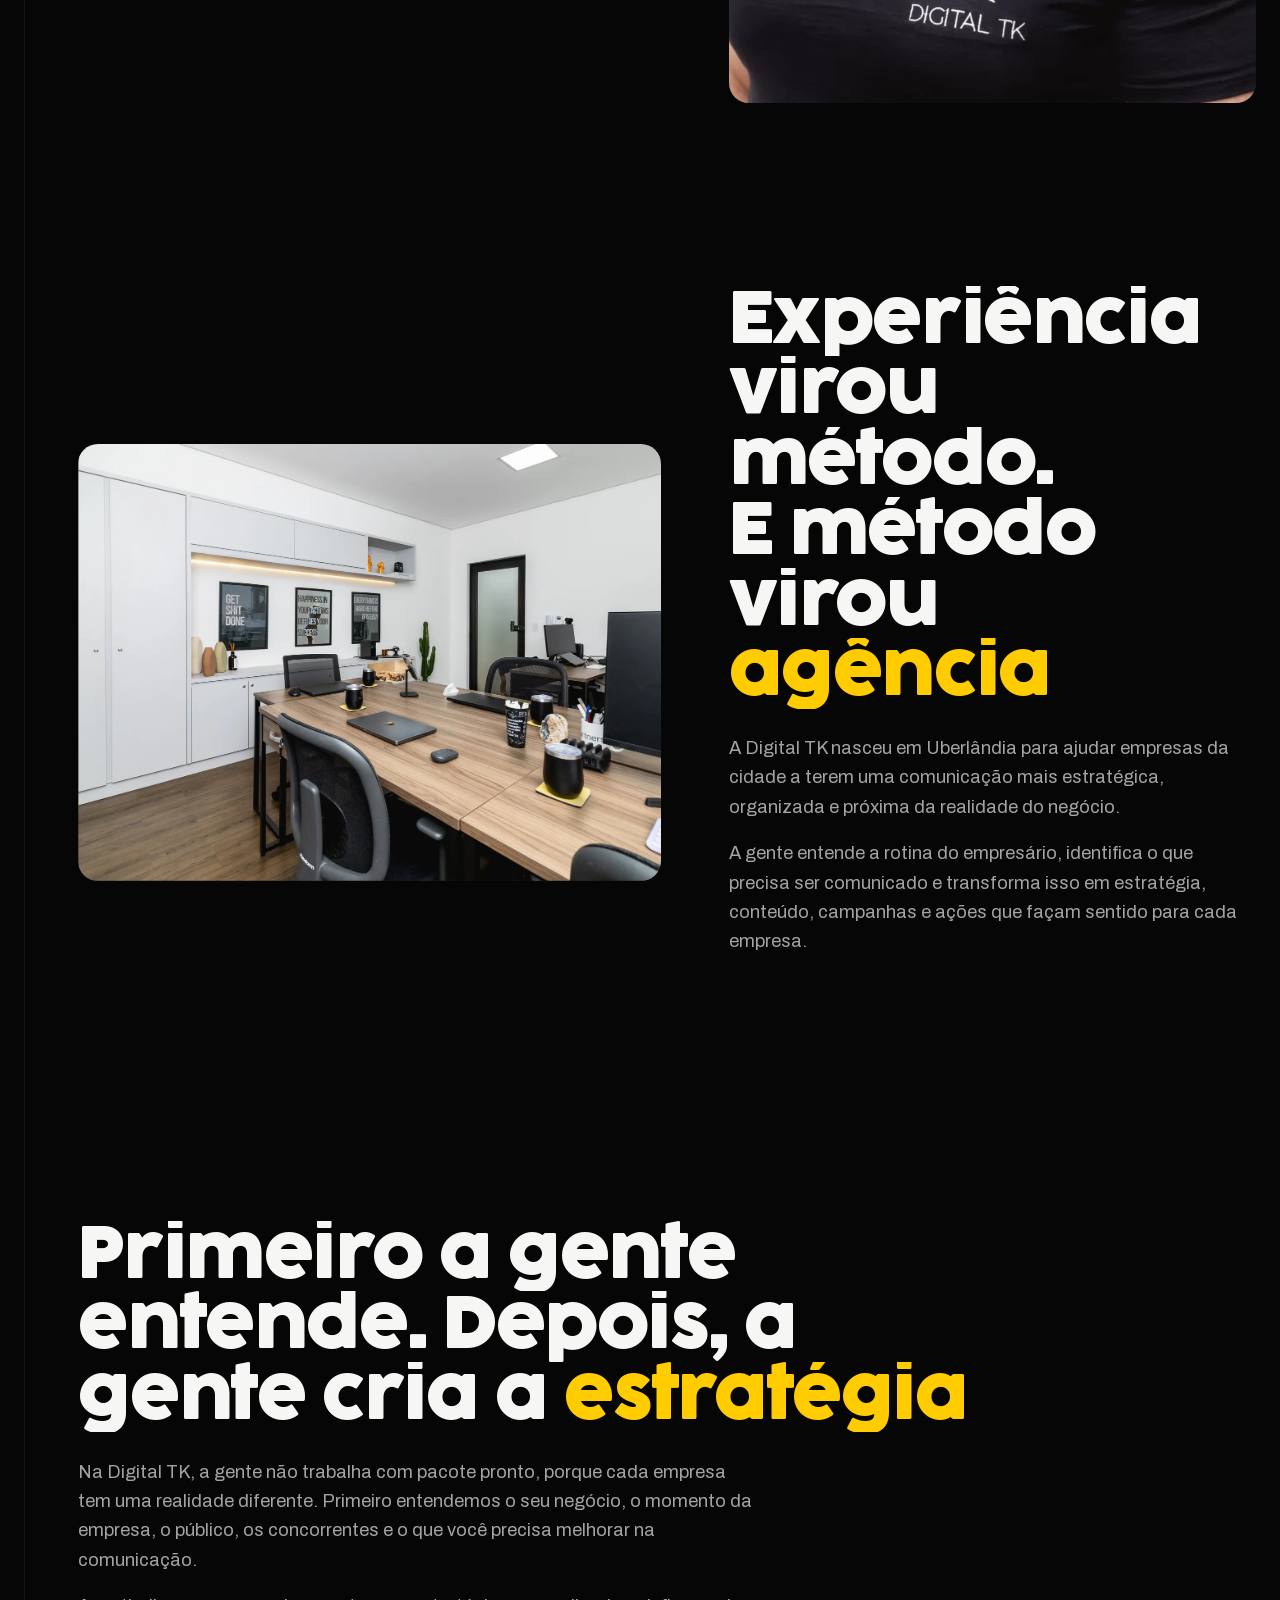
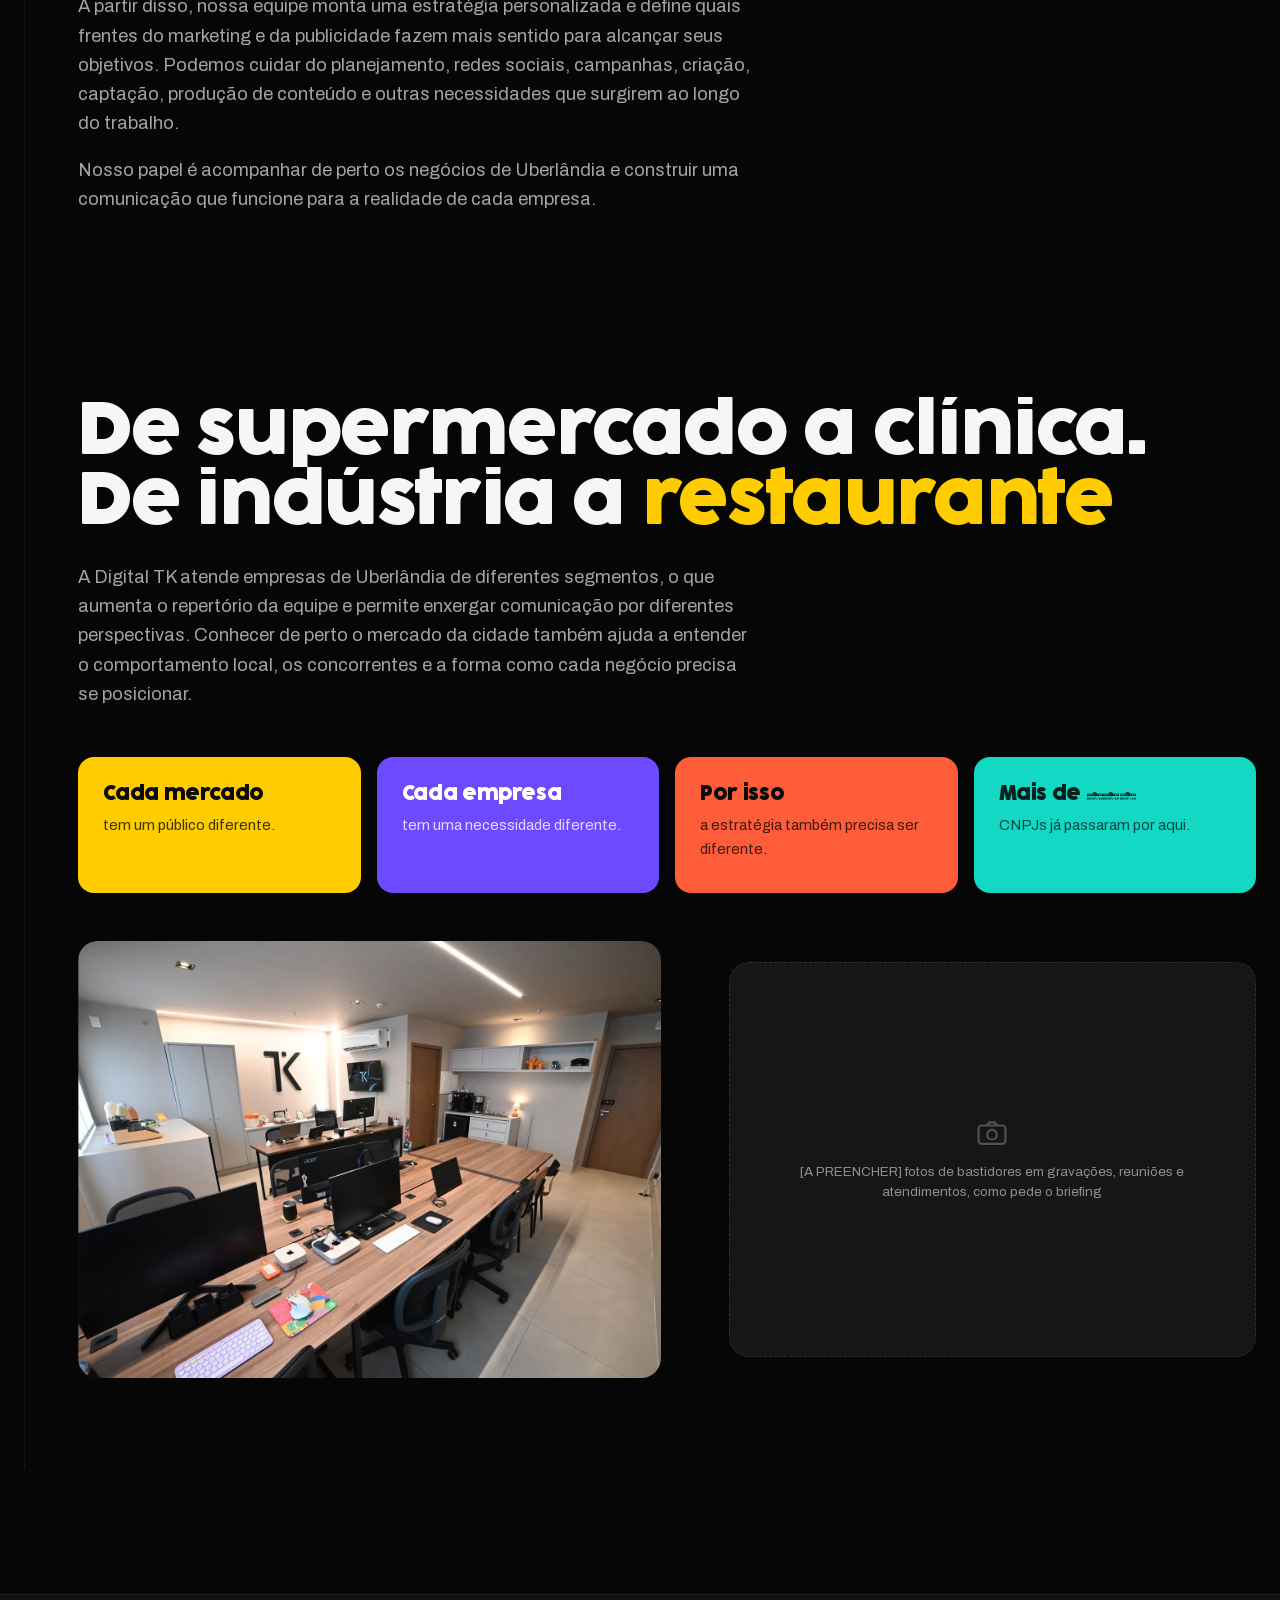
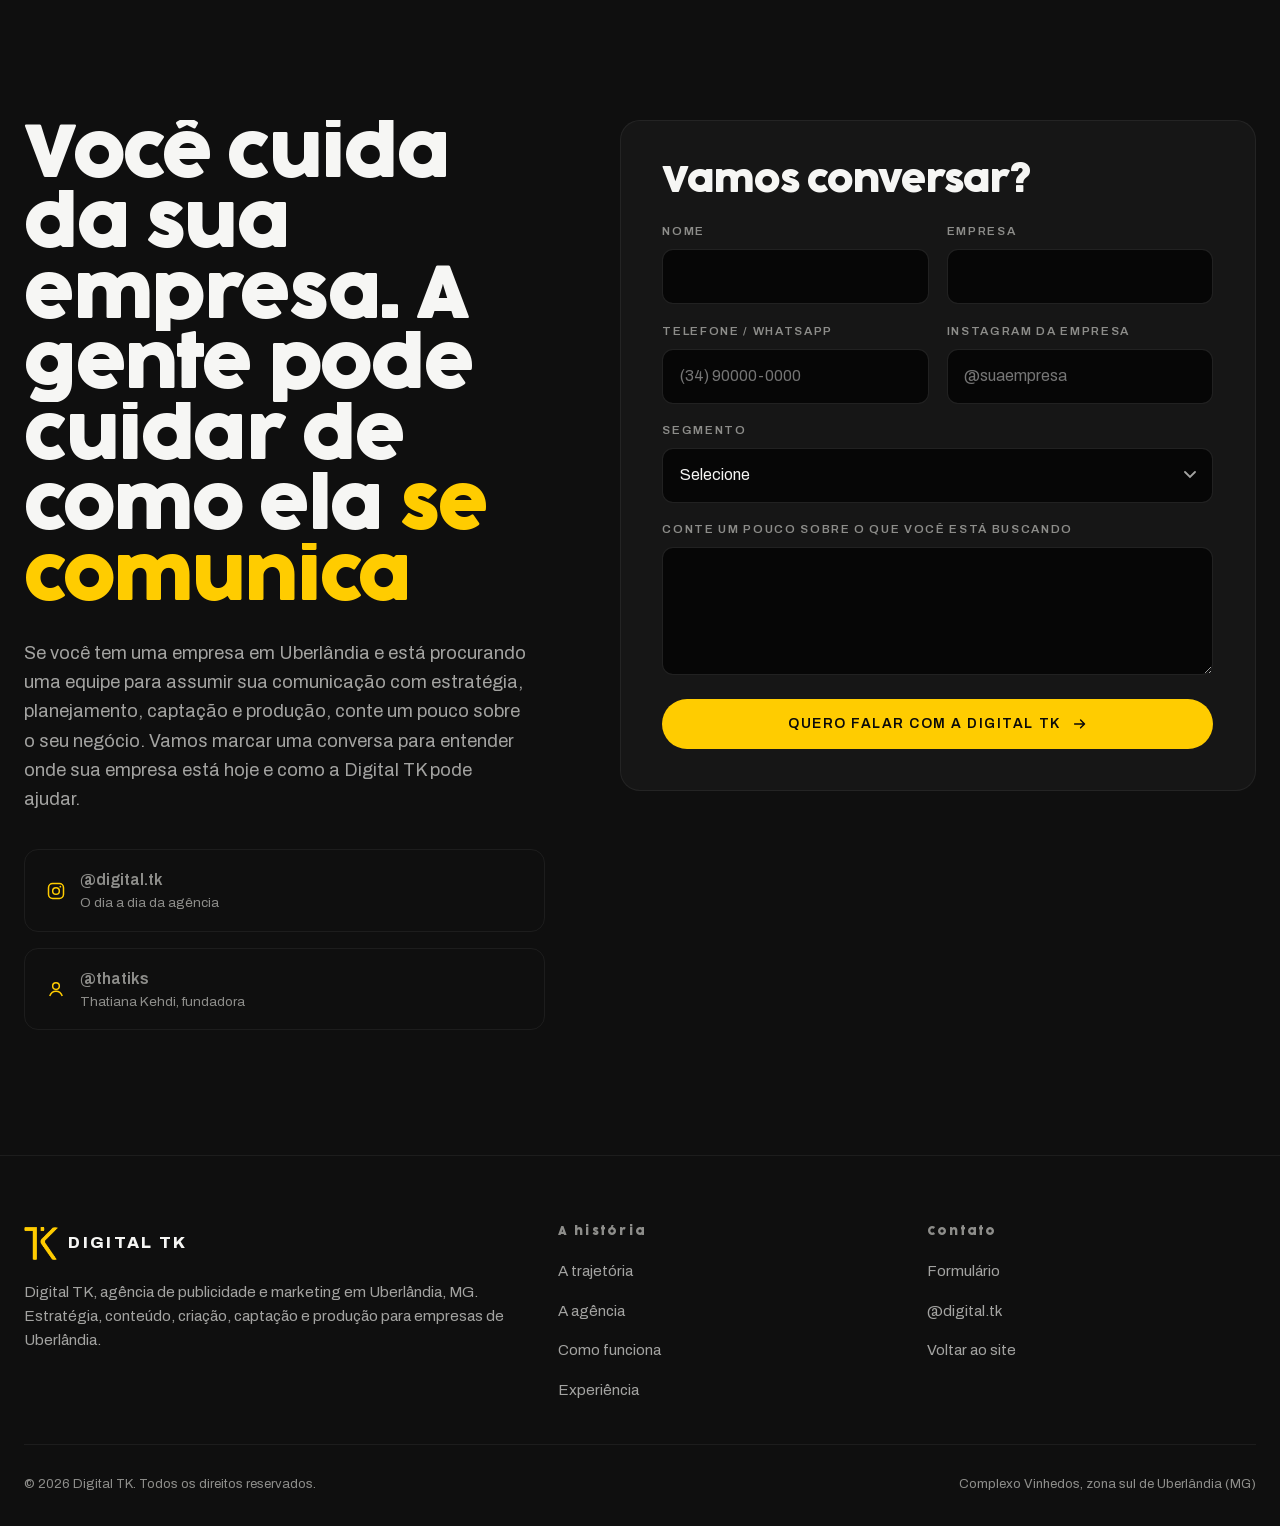
==== commit 6f85ba6d: "feat: brand typeface, stacking service cards and photo-backed hero Co-Authored-By: Claude Opus 5 <no" ====
--- a/landingpage/index.html
+++ b/landingpage/index.html
@@ -16,6 +16,7 @@
 <meta name="twitter:card" content="summary_large_image">
 
 <link rel="icon" href="../assets/logos/tk-mono.svg" type="image/svg+xml">
+<link rel="preload" href="../assets/fonts/cocogoose-bold.woff2" as="font" type="font/woff2" crossorigin>
 <link rel="preload" href="../assets/fonts/archivo-400-latin.woff2" as="font" type="font/woff2" crossorigin>
 <link rel="preload" as="image" href="../assets/img/office1.webp"
       imagesrcset="../assets/img/office1-sm.webp 960w, ../assets/img/office1.webp 1600w"
--- a/assets/css/lp.css
+++ b/assets/css/lp.css
@@ -1,4 +1,4 @@
-@font-face{font-family:'Archivo';font-style:normal;font-weight:400;font-stretch:100%;font-display:swap;src:url(../fonts/archivo-400-latin.woff2) format('woff2');unicode-range:U+0000-00FF,U+0131,U+0152-0153,U+02BB-02BC,U+02C6,U+02DA,U+02DC,U+0304,U+0308,U+0329,U+2000-206F,U+20AC,U+2122,U+2191,U+2193,U+2212,U+2215,U+FEFF,U+FFFD}@font-face{font-family:'Archivo';font-style:normal;font-weight:500;font-stretch:100%;font-display:swap;src:url(../fonts/archivo-400-latin.woff2) format('woff2');unicode-range:U+0000-00FF,U+0131,U+0152-0153,U+02BB-02BC,U+02C6,U+02DA,U+02DC,U+0304,U+0308,U+0329,U+2000-206F,U+20AC,U+2122,U+2191,U+2193,U+2212,U+2215,U+FEFF,U+FFFD}@font-face{font-family:'Archivo';font-style:normal;font-weight:600;font-stretch:100%;font-display:swap;src:url(../fonts/archivo-400-latin.woff2) format('woff2');unicode-range:U+0000-00FF,U+0131,U+0152-0153,U+02BB-02BC,U+02C6,U+02DA,U+02DC,U+0304,U+0308,U+0329,U+2000-206F,U+20AC,U+2122,U+2191,U+2193,U+2212,U+2215,U+FEFF,U+FFFD}@font-face{font-family:'Archivo';font-style:normal;font-weight:800;font-stretch:100%;font-display:swap;src:url(../fonts/archivo-400-latin.woff2) format('woff2');unicode-range:U+0000-00FF,U+0131,U+0152-0153,U+02BB-02BC,U+02C6,U+02DA,U+02DC,U+0304,U+0308,U+0329,U+2000-206F,U+20AC,U+2122,U+2191,U+2193,U+2212,U+2215,U+FEFF,U+FFFD}@font-face{font-family:'Archivo';font-style:normal;font-weight:900;font-stretch:100%;font-display:swap;src:url(../fonts/archivo-400-latin.woff2) format('woff2');unicode-range:U+0000-00FF,U+0131,U+0152-0153,U+02BB-02BC,U+02C6,U+02DA,U+02DC,U+0304,U+0308,U+0329,U+2000-206F,U+20AC,U+2122,U+2191,U+2193,U+2212,U+2215,U+FEFF,U+FFFD}:root{--amarelo:#ffcc00;--amarelo-2:#ffde59;--amarelo-3:#e6b800;--preto:#060606;--carvao:#0f0f0f;--carvao-2:#161616;--linha:rgba(255,255,255,0.11);--linha-2:rgba(255,255,255,0.06);--branco:#f6f6f4;--cinza:#a3a3a1;--cinza-2:#8d8d8a;--sans:"Archivo",-apple-system,BlinkMacSystemFont,"Segoe UI",sans-serif;--w:min(1280px,100% - 3rem);--curva:cubic-bezier(0.22,1,0.36,1);--alt-topo:76px}*,*::before,*::after{box-sizing:border-box}html{-webkit-text-size-adjust:100%}body{margin:0;background:var(--preto);color:var(--branco);font-family:var(--sans);font-size:clamp(1rem,0.96rem + 0.18vw,1.08rem);line-height:1.6;-webkit-font-smoothing:antialiased;overflow-x:hidden}img,svg,video{display:block;max-width:100%}a{color:inherit}p{margin:0}[hidden]{display:none !important}.env{width:var(--w);margin-inline:auto}.oculto{position:absolute;width:1px;height:1px;overflow:hidden;clip-path:inset(50%);white-space:nowrap}:focus-visible{outline:2.5px solid var(--amarelo);outline-offset:3px;border-radius:3px}h1,h2,h3{margin:0;font-weight:900;line-height:0.94;letter-spacing:-0.035em;text-transform:uppercase;text-wrap:balance}.amarelo{color:var(--amarelo)}.apagado{color:var(--cinza)}.titulo-xl{font-size:clamp(2.3rem,1.25rem + 4.1vw,4.6rem)}.titulo-g{font-size:clamp(2.1rem,1.2rem + 3.9vw,4.4rem)}.titulo-m{font-size:clamp(1.5rem,1.1rem + 1.6vw,2.2rem)}:root{--chevron:url("data:image/svg+xml,%3Csvg xmlns='http://www.w3.org/2000/svg' viewBox='0 0 24 12'%3E%3Cpath d='M1 1l5 5-5 5M9 1l5 5-5 5M17 1l5 5-5 5' fill='none' stroke='%23000' stroke-width='2.2' stroke-linecap='round' stroke-linejoin='round'/%3E%3C/svg%3E")}.texto{color:var(--cinza);font-size:clamp(1rem,0.96rem + 0.25vw,1.14rem);max-width:46ch}.btn{--fundo:var(--amarelo);--cor:#0a0a0a;position:relative;display:inline-flex;align-items:center;justify-content:center;gap:0.7rem;padding:1.05rem 1.9rem;background:var(--fundo);color:var(--cor);border:0;border-radius:999px;font:600 0.86rem/1 var(--sans);letter-spacing:0.11em;text-transform:uppercase;text-decoration:none;cursor:pointer;overflow:hidden;isolation:isolate;transition:color 0.35s var(--curva),transform 0.5s var(--curva),box-shadow 0.4s var(--curva)}.btn::before{content:"";position:absolute;inset:0;z-index:-1;background:var(--branco);transform:translateY(101%);transition:transform 0.5s var(--curva)}.btn:hover::before{transform:translateY(0)}.btn:hover{box-shadow:0 14px 40px -16px rgba(255,204,0,0.5)}.btn svg{width:1.15em;height:1.15em;flex:none;transition:transform 0.45s var(--curva)}.btn:hover svg{transform:translateX(4px)}.btn--vazado{--fundo:transparent;--cor:var(--branco);box-shadow:inset 0 0 0 1px var(--linha)}.btn--vazado::before{background:var(--amarelo)}.btn--vazado:hover{--cor:#0a0a0a;box-shadow:inset 0 0 0 1px var(--amarelo),0 14px 40px -16px rgba(255,204,0,0.45)}.topo{position:fixed;top:0;left:0;right:0;z-index:80;transition:background-color 0.4s,backdrop-filter 0.4s,border-color 0.4s;border-bottom:1px solid transparent}.topo.fixo{background:rgba(6,6,6,0.8);backdrop-filter:blur(16px);border-bottom-color:var(--linha-2)}.topo__grade{display:flex;align-items:center;gap:1.5rem;min-height:var(--alt-topo)}.marca{display:flex;align-items:center;gap:0.65rem;text-decoration:none;flex:none}.marca__sinal{width:34px;height:34px;flex:none;background:var(--amarelo);-webkit-mask:url("../logos/tk-sinal.webp") center / contain no-repeat;mask:url("../logos/tk-sinal.webp") center / contain no-repeat;transition:background-color 0.35s}.marca:hover .marca__sinal{background:var(--branco)}.marca__nome{font-weight:800;font-size:1.02rem;letter-spacing:0.14em;text-transform:uppercase}.nav{display:flex;gap:2rem;margin-left:auto}.nav a{position:relative;font-size:0.78rem;font-weight:500;letter-spacing:0.15em;text-transform:uppercase;text-decoration:none;color:var(--cinza);padding-block:0.4rem;transition:color 0.3s}.nav a::after{content:"";position:absolute;left:0;bottom:0;width:100%;height:1px;background:var(--amarelo);transform:scaleX(0);transform-origin:right;transition:transform 0.45s var(--curva)}.nav a:hover{color:var(--branco)}.nav a:hover::after{transform:scaleX(1);transform-origin:left}.topo__btn{flex:none}.topo__btn .btn{padding:0.82rem 1.4rem;font-size:0.72rem}.menu-btn{display:none;margin-left:auto;width:44px;height:44px;border:0;background:none;color:var(--branco);cursor:pointer;padding:0}.menu-btn span{display:block;width:24px;height:1.6px;margin:5.5px auto;background:currentColor;transition:transform 0.4s var(--curva),opacity 0.25s}.menu-btn[aria-expanded="true"] span:nth-child(1){transform:translateY(7.1px) rotate(45deg)}.menu-btn[aria-expanded="true"] span:nth-child(2){opacity:0}.menu-btn[aria-expanded="true"] span:nth-child(3){transform:translateY(-7.1px) rotate(-45deg)}.progresso{position:fixed;top:0;left:0;height:2px;width:100%;transform-origin:left;transform:scaleX(0);background:var(--amarelo);z-index:90;will-change:transform}.secao{position:relative;padding-block:clamp(4.5rem,3rem + 6vw,9rem)}section[id]{scroll-margin-top:calc(var(--alt-topo) + 1rem)}.cabeca{max-width:58rem;margin-bottom:clamp(2.5rem,1.5rem + 3vw,4.5rem)}.cabeca .texto{margin-top:1.5rem}.marquise{--vao:3.5rem;overflow:hidden;border-block:1px solid var(--linha-2);padding-block:1.15rem;background:var(--carvao)}.marquise__trilho{display:flex;align-items:center;gap:var(--vao);width:max-content;animation:correr var(--duracao,40s) linear infinite}.marquise:hover .marquise__trilho{animation-play-state:paused}@keyframes correr{to{transform:translateX(calc(-50% - var(--vao) / 2))}}.marquise__item{display:flex;align-items:center;gap:var(--vao);font-size:0.86rem;font-weight:600;letter-spacing:0.2em;text-transform:uppercase;color:var(--cinza);white-space:nowrap;flex:none}.marquise__item::after{content:"";width:6px;height:6px;border-radius:50%;background:var(--amarelo);flex:none}.linha{display:block;overflow:hidden}.linha>span{display:block;transform:translateY(105%);transition:transform 1s var(--curva);transition-delay:var(--atraso,0s)}.dentro .linha>span,.linha.dentro>span{transform:translateY(0)}.sobe{opacity:0;transform:translateY(26px);transition:opacity 0.9s var(--curva),transform 0.9s var(--curva);transition-delay:var(--atraso,0s)}.sobe.dentro{opacity:1;transform:none}.revela{position:relative;overflow:hidden}.revela img{width:100%;height:100%;object-fit:cover;clip-path:inset(0 0 100% 0);transform:scale(1.14);transition:clip-path 1.25s var(--curva),transform 1.5s var(--curva);transition-delay:var(--atraso,0s)}.revela.dentro img{clip-path:inset(0 0 0 0);transform:scale(1)}.rodape{border-top:1px solid var(--linha-2);padding-block:clamp(3rem,2rem + 3vw,5rem) 2rem;background:var(--carvao)}.rodape__grade{display:grid;grid-template-columns:1.5fr 1fr 1fr;gap:2.5rem;padding-bottom:2.5rem;border-bottom:1px solid var(--linha-2)}.rodape__sobre{margin-top:1.2rem;color:var(--cinza);font-size:0.95rem;max-width:32rem}.rodape h3{font-size:0.7rem;font-weight:600;letter-spacing:0.2em;color:var(--cinza-2);margin-bottom:1.2rem}.rodape ul{list-style:none;margin:0;padding:0;display:grid;gap:0.75rem}.rodape li a{text-decoration:none;color:var(--cinza);font-size:0.95rem;transition:color 0.3s}.rodape li a:hover{color:var(--amarelo)}.rodape__fim{display:flex;flex-wrap:wrap;gap:0.8rem 1.5rem;justify-content:space-between;padding-top:1.8rem;font-size:0.82rem;color:var(--cinza-2)}@media (max-width:900px){.nav,.topo__btn{display:none}.menu-btn{display:block}.topo.aberto .nav{display:flex;position:absolute;top:100%;left:0;right:0;flex-direction:column;gap:0;background:var(--carvao);border-bottom:1px solid var(--linha);padding:0.5rem 1.5rem 1.4rem}.topo.aberto .nav a{padding:0.95rem 0;border-bottom:1px solid var(--linha-2);font-size:0.88rem}.rodape__grade{grid-template-columns:1fr 1fr;gap:2rem 1.5rem}.rodape__grade>div:first-child{grid-column:1 / -1}}@media (max-width:620px){:root{--w:min(1280px,100% - 2.2rem)}}@media (prefers-reduced-motion:reduce){*,*::before,*::after{animation-duration:0.01ms !important;animation-iteration-count:1 !important;transition-duration:0.01ms !important}.linha>span,.sobe{transform:none;opacity:1}.revela img{clip-path:none;transform:none}}.lp-hero{position:relative;min-height:92svh;display:flex;align-items:center;padding-block:calc(var(--alt-topo) + 3.5rem) 4rem;overflow:hidden;isolation:isolate}.lp-hero__foto{position:absolute;inset:0;z-index:-2}.lp-hero__foto img{width:100%;height:100%;object-fit:cover;object-position:50% 42%;filter:grayscale(1) contrast(1.05)}.lp-hero__veu{position:absolute;inset:0;z-index:-1;background:linear-gradient(
+@font-face{font-family:'Cocogoose';font-style:normal;font-weight:700;font-display:swap;src:url(../fonts/cocogoose-bold.woff2) format('woff2')}@font-face{font-family:'Archivo';font-style:normal;font-weight:400;font-stretch:100%;font-display:swap;src:url(../fonts/archivo-400-latin.woff2) format('woff2');unicode-range:U+0000-00FF,U+0131,U+0152-0153,U+02BB-02BC,U+02C6,U+02DA,U+02DC,U+0304,U+0308,U+0329,U+2000-206F,U+20AC,U+2122,U+2191,U+2193,U+2212,U+2215,U+FEFF,U+FFFD}@font-face{font-family:'Archivo';font-style:normal;font-weight:500;font-stretch:100%;font-display:swap;src:url(../fonts/archivo-400-latin.woff2) format('woff2');unicode-range:U+0000-00FF,U+0131,U+0152-0153,U+02BB-02BC,U+02C6,U+02DA,U+02DC,U+0304,U+0308,U+0329,U+2000-206F,U+20AC,U+2122,U+2191,U+2193,U+2212,U+2215,U+FEFF,U+FFFD}@font-face{font-family:'Archivo';font-style:normal;font-weight:600;font-stretch:100%;font-display:swap;src:url(../fonts/archivo-400-latin.woff2) format('woff2');unicode-range:U+0000-00FF,U+0131,U+0152-0153,U+02BB-02BC,U+02C6,U+02DA,U+02DC,U+0304,U+0308,U+0329,U+2000-206F,U+20AC,U+2122,U+2191,U+2193,U+2212,U+2215,U+FEFF,U+FFFD}@font-face{font-family:'Archivo';font-style:normal;font-weight:800;font-stretch:100%;font-display:swap;src:url(../fonts/archivo-400-latin.woff2) format('woff2');unicode-range:U+0000-00FF,U+0131,U+0152-0153,U+02BB-02BC,U+02C6,U+02DA,U+02DC,U+0304,U+0308,U+0329,U+2000-206F,U+20AC,U+2122,U+2191,U+2193,U+2212,U+2215,U+FEFF,U+FFFD}@font-face{font-family:'Archivo';font-style:normal;font-weight:900;font-stretch:100%;font-display:swap;src:url(../fonts/archivo-400-latin.woff2) format('woff2');unicode-range:U+0000-00FF,U+0131,U+0152-0153,U+02BB-02BC,U+02C6,U+02DA,U+02DC,U+0304,U+0308,U+0329,U+2000-206F,U+20AC,U+2122,U+2191,U+2193,U+2212,U+2215,U+FEFF,U+FFFD}:root{--amarelo:#ffcc00;--amarelo-2:#ffde59;--amarelo-3:#e6b800;--preto:#060606;--carvao:#0f0f0f;--carvao-2:#161616;--linha:rgba(255,255,255,0.11);--linha-2:rgba(255,255,255,0.06);--branco:#f6f6f4;--cinza:#a3a3a1;--cinza-2:#8d8d8a;--sans:"Archivo",-apple-system,BlinkMacSystemFont,"Segoe UI",sans-serif;--titulo:"Cocogoose","Archivo",sans-serif;--w:min(1280px,100% - 3rem);--curva:cubic-bezier(0.22,1,0.36,1);--alt-topo:76px}*,*::before,*::after{box-sizing:border-box}html{-webkit-text-size-adjust:100%}body{margin:0;background:var(--preto);color:var(--branco);font-family:var(--sans);font-size:clamp(1rem,0.96rem + 0.18vw,1.08rem);line-height:1.6;-webkit-font-smoothing:antialiased;overflow-x:hidden}img,svg,video{display:block;max-width:100%}a{color:inherit}p{margin:0}[hidden]{display:none !important}.env{width:var(--w);margin-inline:auto}.oculto{position:absolute;width:1px;height:1px;overflow:hidden;clip-path:inset(50%);white-space:nowrap}:focus-visible{outline:2.5px solid var(--amarelo);outline-offset:3px;border-radius:3px}h1,h2,h3{margin:0;font-family:var(--titulo);font-weight:700;line-height:1.02;letter-spacing:-0.02em;text-wrap:balance}.amarelo{color:var(--amarelo)}.apagado{color:var(--cinza)}.titulo-xl{font-size:clamp(2.3rem,1.25rem + 4.1vw,4.6rem)}.titulo-g{font-size:clamp(2.1rem,1.2rem + 3.9vw,4.4rem)}.titulo-m{font-size:clamp(1.5rem,1.1rem + 1.6vw,2.2rem)}:root{--chevron:url("data:image/svg+xml,%3Csvg xmlns='http://www.w3.org/2000/svg' viewBox='0 0 24 12'%3E%3Cpath d='M1 1l5 5-5 5M9 1l5 5-5 5M17 1l5 5-5 5' fill='none' stroke='%23000' stroke-width='2.2' stroke-linecap='round' stroke-linejoin='round'/%3E%3C/svg%3E")}.texto{color:var(--cinza);font-size:clamp(1rem,0.96rem + 0.25vw,1.14rem);max-width:46ch}.btn{--fundo:var(--amarelo);--cor:#0a0a0a;position:relative;display:inline-flex;align-items:center;justify-content:center;gap:0.7rem;padding:1.05rem 1.9rem;background:var(--fundo);color:var(--cor);border:0;border-radius:999px;font:600 0.86rem/1 var(--sans);letter-spacing:0.11em;text-transform:uppercase;text-decoration:none;cursor:pointer;overflow:hidden;isolation:isolate;transition:color 0.35s var(--curva),transform 0.5s var(--curva),box-shadow 0.4s var(--curva)}.btn::before{content:"";position:absolute;inset:0;z-index:-1;background:var(--branco);transform:translateY(101%);transition:transform 0.5s var(--curva)}.btn:hover::before{transform:translateY(0)}.btn:hover{box-shadow:0 14px 40px -16px rgba(255,204,0,0.5)}.btn svg{width:1.15em;height:1.15em;flex:none;transition:transform 0.45s var(--curva)}.btn:hover svg{transform:translateX(4px)}.btn--vazado{--fundo:transparent;--cor:var(--branco);box-shadow:inset 0 0 0 1px var(--linha)}.btn--vazado::before{background:var(--amarelo)}.btn--vazado:hover{--cor:#0a0a0a;box-shadow:inset 0 0 0 1px var(--amarelo),0 14px 40px -16px rgba(255,204,0,0.45)}.topo{position:fixed;top:0;left:0;right:0;z-index:80;transition:background-color 0.4s,backdrop-filter 0.4s,border-color 0.4s;border-bottom:1px solid transparent}.topo.fixo{background:rgba(6,6,6,0.8);backdrop-filter:blur(16px);border-bottom-color:var(--linha-2)}.topo__grade{display:flex;align-items:center;gap:1.5rem;min-height:var(--alt-topo)}.marca{display:flex;align-items:center;gap:0.65rem;text-decoration:none;flex:none}.marca__sinal{width:34px;height:34px;flex:none;background:var(--amarelo);-webkit-mask:url("../logos/tk-sinal.webp") center / contain no-repeat;mask:url("../logos/tk-sinal.webp") center / contain no-repeat;transition:background-color 0.35s}.marca:hover .marca__sinal{background:var(--branco)}.marca__nome{font-weight:800;font-size:1.02rem;letter-spacing:0.14em;text-transform:uppercase}.nav{display:flex;gap:2rem;margin-left:auto}.nav a{position:relative;font-size:0.78rem;font-weight:500;letter-spacing:0.15em;text-transform:uppercase;text-decoration:none;color:var(--cinza);padding-block:0.4rem;transition:color 0.3s}.nav a::after{content:"";position:absolute;left:0;bottom:0;width:100%;height:1px;background:var(--amarelo);transform:scaleX(0);transform-origin:right;transition:transform 0.45s var(--curva)}.nav a:hover{color:var(--branco)}.nav a:hover::after{transform:scaleX(1);transform-origin:left}.topo__btn{flex:none}.topo__btn .btn{padding:0.82rem 1.4rem;font-size:0.72rem}.menu-btn{display:none;margin-left:auto;width:44px;height:44px;border:0;background:none;color:var(--branco);cursor:pointer;padding:0}.menu-btn span{display:block;width:24px;height:1.6px;margin:5.5px auto;background:currentColor;transition:transform 0.4s var(--curva),opacity 0.25s}.menu-btn[aria-expanded="true"] span:nth-child(1){transform:translateY(7.1px) rotate(45deg)}.menu-btn[aria-expanded="true"] span:nth-child(2){opacity:0}.menu-btn[aria-expanded="true"] span:nth-child(3){transform:translateY(-7.1px) rotate(-45deg)}.progresso{position:fixed;top:0;left:0;height:2px;width:100%;transform-origin:left;transform:scaleX(0);background:var(--amarelo);z-index:90;will-change:transform}.secao{position:relative;padding-block:clamp(4.5rem,3rem + 6vw,9rem)}section[id]{scroll-margin-top:calc(var(--alt-topo) + 1rem)}.cabeca{max-width:58rem;margin-bottom:clamp(2.5rem,1.5rem + 3vw,4.5rem)}.cabeca .texto{margin-top:1.5rem}.marquise{--vao:3.5rem;overflow:hidden;border-block:1px solid var(--linha-2);padding-block:1.15rem;background:var(--carvao)}.marquise__trilho{display:flex;align-items:center;gap:var(--vao);width:max-content;animation:correr var(--duracao,40s) linear infinite}.marquise:hover .marquise__trilho{animation-play-state:paused}@keyframes correr{to{transform:translateX(calc(-50% - var(--vao) / 2))}}.marquise__item{display:flex;align-items:center;gap:var(--vao);font-size:0.86rem;font-weight:600;letter-spacing:0.2em;text-transform:uppercase;color:var(--cinza);white-space:nowrap;flex:none}.marquise__item::after{content:"";width:6px;height:6px;border-radius:50%;background:var(--amarelo);flex:none}.linha{display:block;overflow:hidden}.linha>span{display:block;transform:translateY(105%);transition:transform 1s var(--curva);transition-delay:var(--atraso,0s)}.dentro .linha>span,.linha.dentro>span{transform:translateY(0)}.sobe{opacity:0;transform:translateY(26px);transition:opacity 0.9s var(--curva),transform 0.9s var(--curva);transition-delay:var(--atraso,0s)}.sobe.dentro{opacity:1;transform:none}.revela{position:relative;overflow:hidden}.revela img{width:100%;height:100%;object-fit:cover;clip-path:inset(0 0 100% 0);transform:scale(1.14);transition:clip-path 1.25s var(--curva),transform 1.5s var(--curva);transition-delay:var(--atraso,0s)}.revela.dentro img{clip-path:inset(0 0 0 0);transform:scale(1)}.rodape{border-top:1px solid var(--linha-2);padding-block:clamp(3rem,2rem + 3vw,5rem) 2rem;background:var(--carvao)}.rodape__grade{display:grid;grid-template-columns:1.5fr 1fr 1fr;gap:2.5rem;padding-bottom:2.5rem;border-bottom:1px solid var(--linha-2)}.rodape__sobre{margin-top:1.2rem;color:var(--cinza);font-size:0.95rem;max-width:32rem}.rodape h3{font-size:0.7rem;font-weight:600;letter-spacing:0.2em;color:var(--cinza-2);margin-bottom:1.2rem}.rodape ul{list-style:none;margin:0;padding:0;display:grid;gap:0.75rem}.rodape li a{text-decoration:none;color:var(--cinza);font-size:0.95rem;transition:color 0.3s}.rodape li a:hover{color:var(--amarelo)}.rodape__fim{display:flex;flex-wrap:wrap;gap:0.8rem 1.5rem;justify-content:space-between;padding-top:1.8rem;font-size:0.82rem;color:var(--cinza-2)}@media (max-width:900px){.nav,.topo__btn{display:none}.menu-btn{display:block}.topo.aberto .nav{display:flex;position:absolute;top:100%;left:0;right:0;flex-direction:column;gap:0;background:var(--carvao);border-bottom:1px solid var(--linha);padding:0.5rem 1.5rem 1.4rem}.topo.aberto .nav a{padding:0.95rem 0;border-bottom:1px solid var(--linha-2);font-size:0.88rem}.rodape__grade{grid-template-columns:1fr 1fr;gap:2rem 1.5rem}.rodape__grade>div:first-child{grid-column:1 / -1}}@media (max-width:620px){:root{--w:min(1280px,100% - 2.2rem)}}@media (prefers-reduced-motion:reduce){*,*::before,*::after{animation-duration:0.01ms !important;animation-iteration-count:1 !important;transition-duration:0.01ms !important}.linha>span,.sobe{transform:none;opacity:1}.revela img{clip-path:none;transform:none}}.lp-hero{position:relative;min-height:92svh;display:flex;align-items:center;padding-block:calc(var(--alt-topo) + 3.5rem) 4rem;overflow:hidden;isolation:isolate}.lp-hero__foto{position:absolute;inset:0;z-index:-2}.lp-hero__foto img{width:100%;height:100%;object-fit:cover;object-position:50% 42%;filter:grayscale(1) contrast(1.05)}.lp-hero__veu{position:absolute;inset:0;z-index:-1;background:linear-gradient(
 100deg,rgba(6,6,6,0.97) 0%,rgba(6,6,6,0.9) 38%,rgba(6,6,6,0.62) 68%,rgba(6,6,6,0.42) 100%
 ),radial-gradient(
 ellipse 60% 80% at 82% 30%,rgba(255,204,0,0.16),transparent 62%
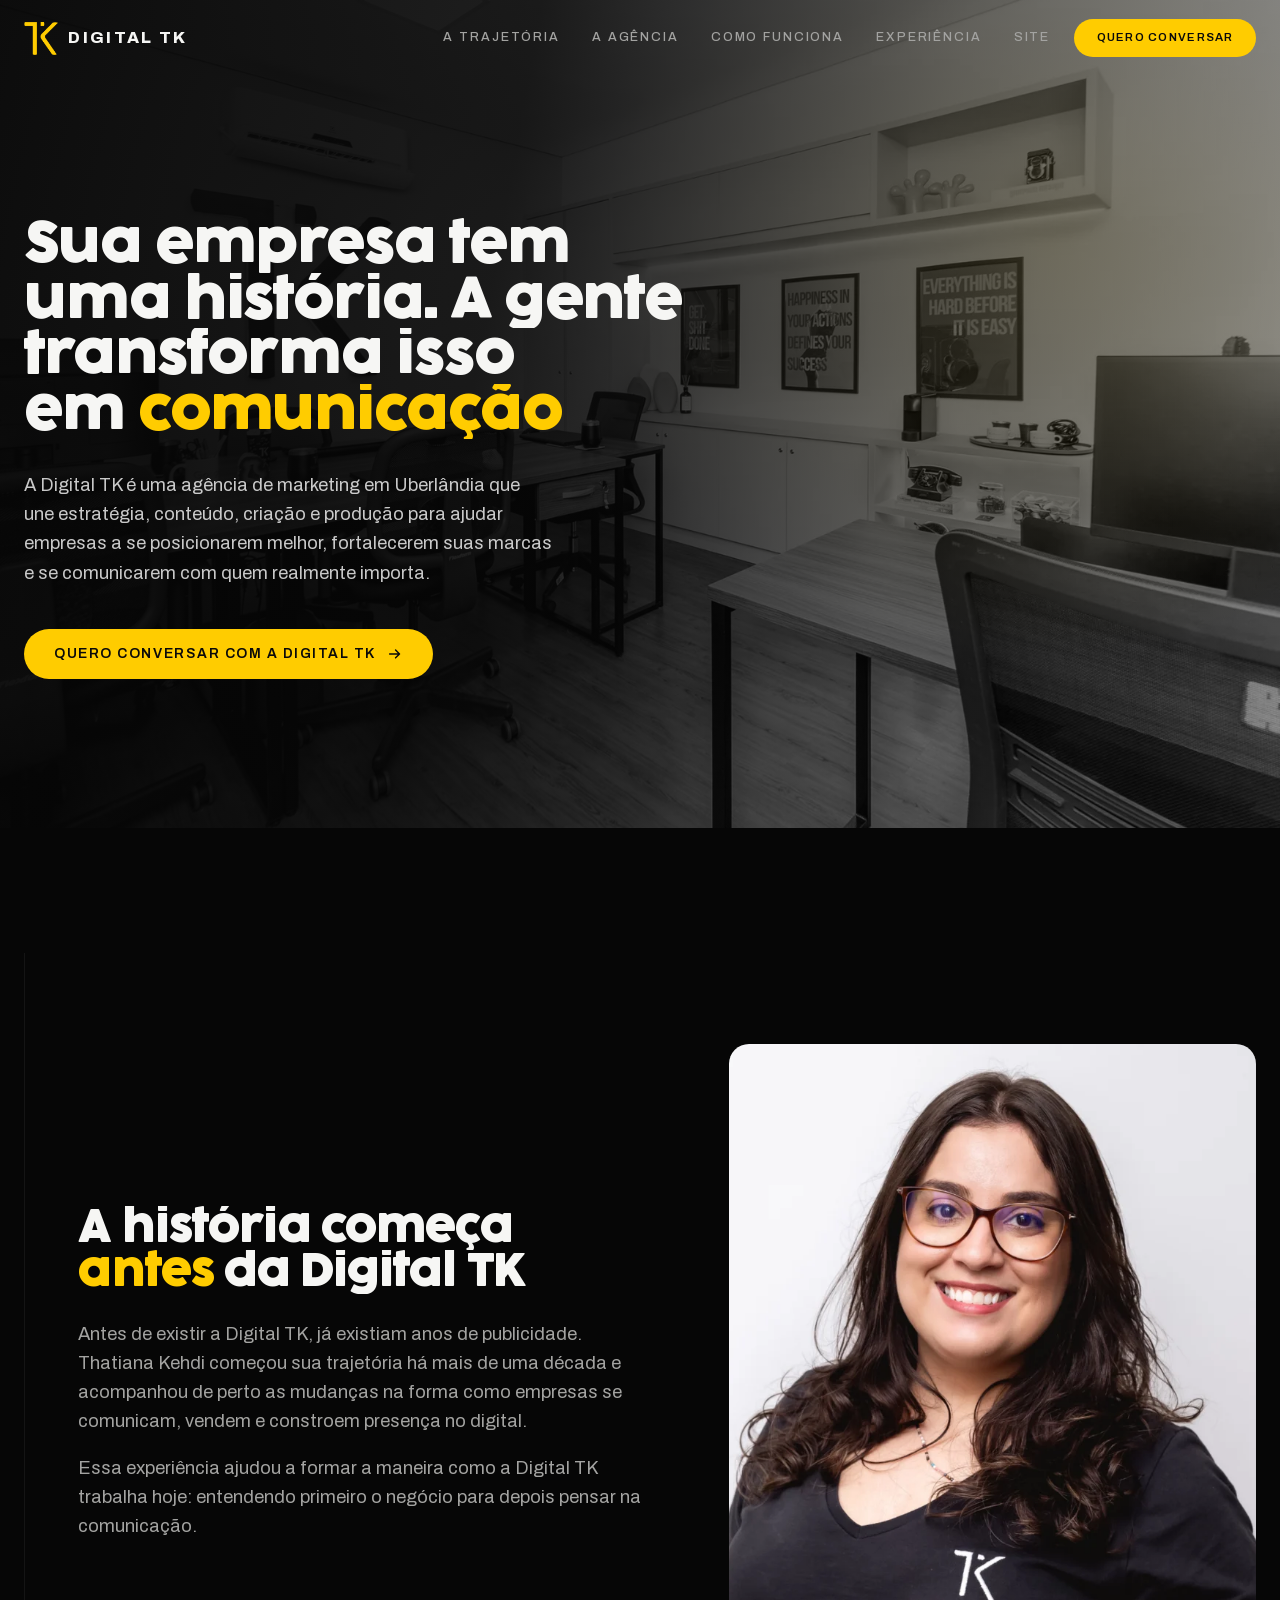
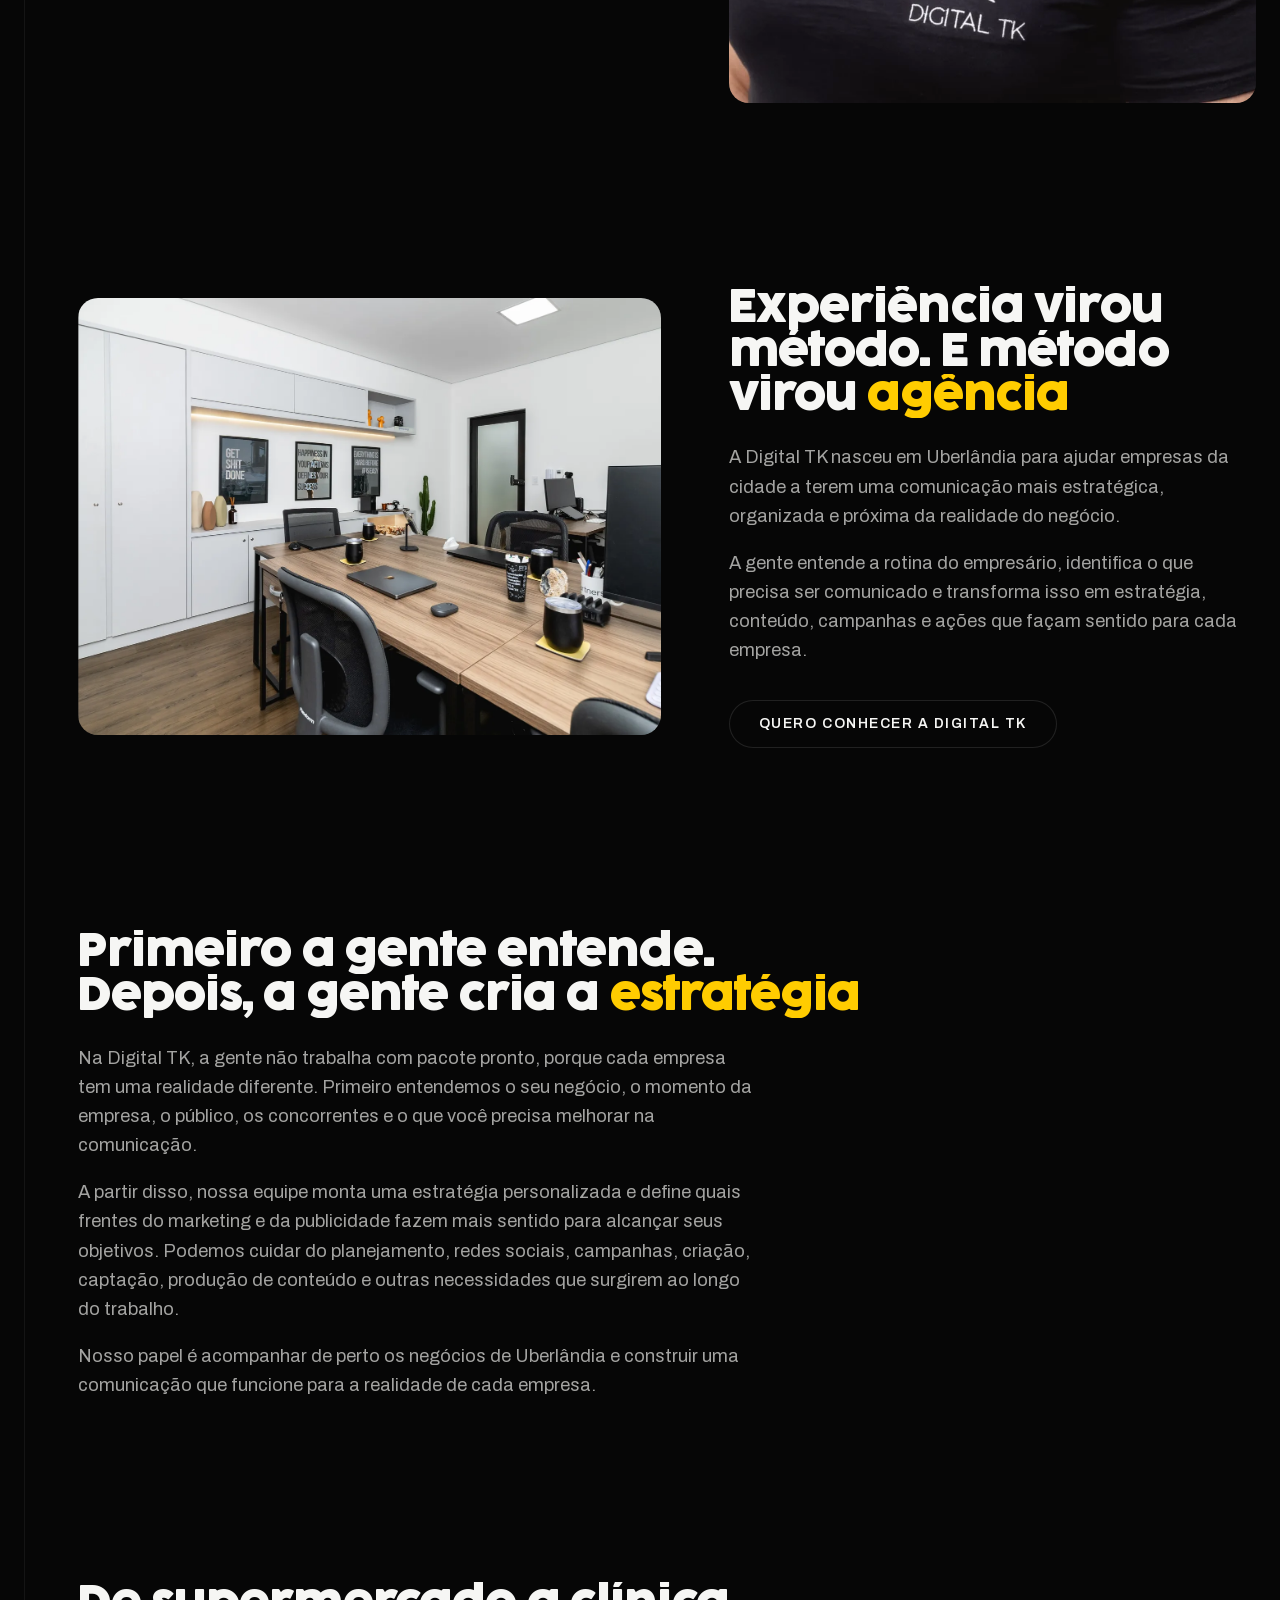
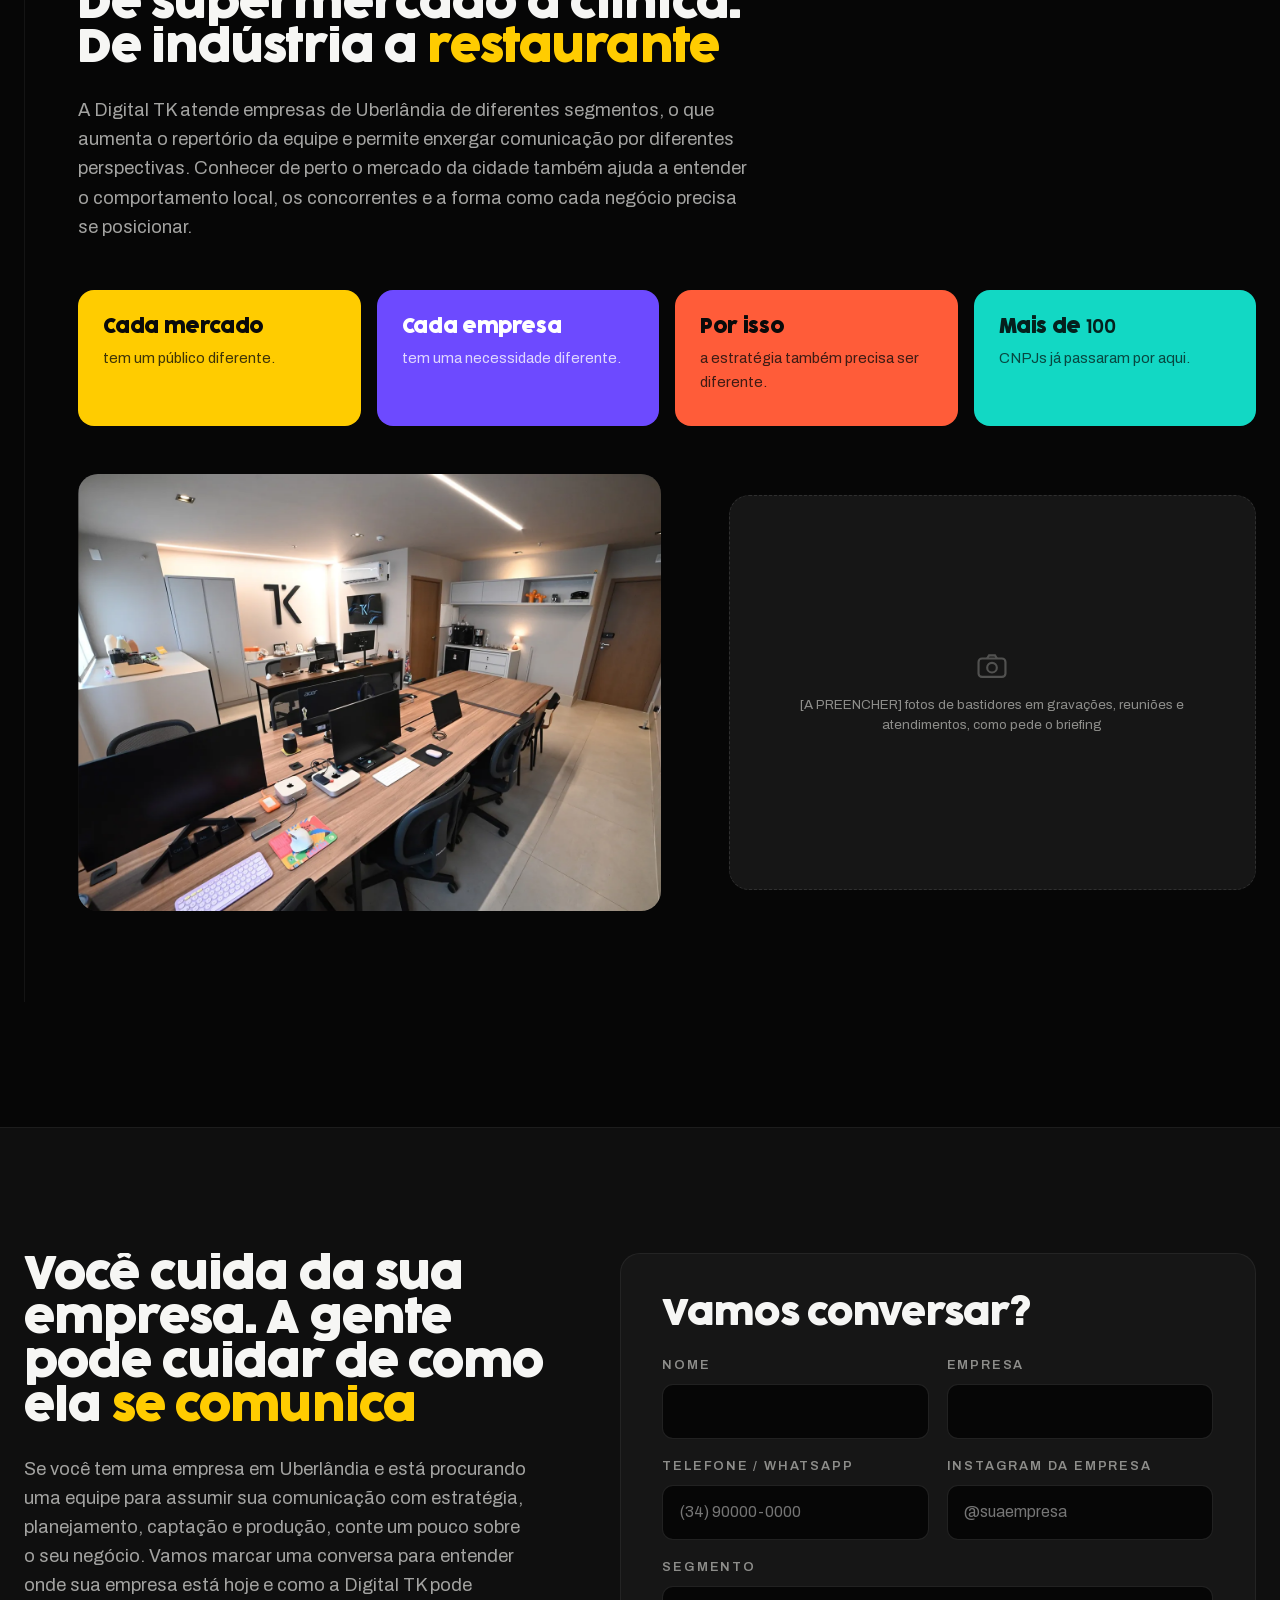
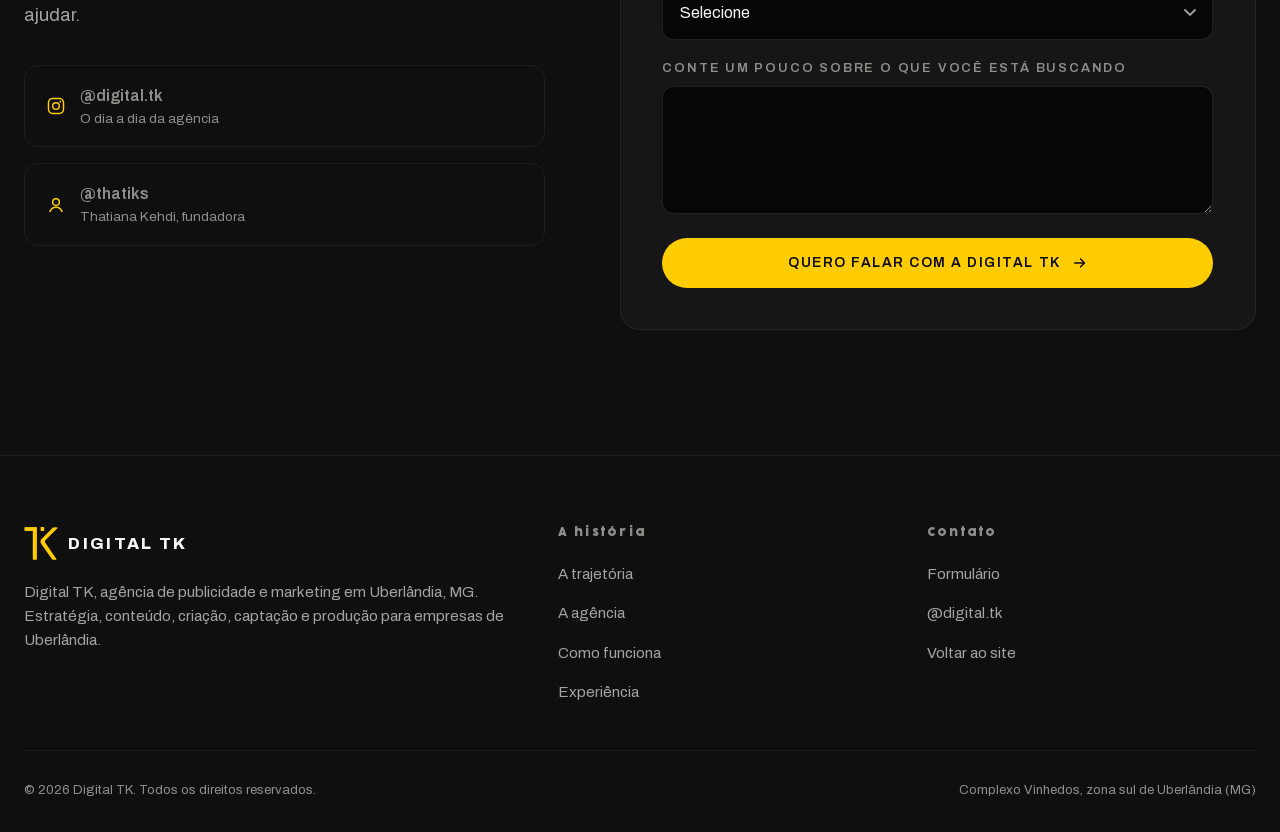
==== commit afc992f9: "fix: trial typeface has no digits, plus mobile touch targets Co-Authored-By: Claude Opus 5 <noreply@" ====
--- a/landingpage/index.html
+++ b/landingpage/index.html
@@ -17,6 +17,7 @@
 
 <link rel="icon" href="../assets/logos/tk-mono.svg" type="image/svg+xml">
 <link rel="preload" href="../assets/fonts/cocogoose-bold.woff2" as="font" type="font/woff2" crossorigin>
+<link rel="preload" href="../assets/fonts/poppins-numeros.woff2" as="font" type="font/woff2" crossorigin>
 <link rel="preload" href="../assets/fonts/archivo-400-latin.woff2" as="font" type="font/woff2" crossorigin>
 <link rel="preload" as="image" href="../assets/img/office1.webp"
       imagesrcset="../assets/img/office1-sm.webp 960w, ../assets/img/office1.webp 1600w"
--- a/assets/css/lp.css
+++ b/assets/css/lp.css
@@ -1,6 +1,6 @@
-@font-face{font-family:'Cocogoose';font-style:normal;font-weight:700;font-display:swap;src:url(../fonts/cocogoose-bold.woff2) format('woff2')}@font-face{font-family:'Archivo';font-style:normal;font-weight:400;font-stretch:100%;font-display:swap;src:url(../fonts/archivo-400-latin.woff2) format('woff2');unicode-range:U+0000-00FF,U+0131,U+0152-0153,U+02BB-02BC,U+02C6,U+02DA,U+02DC,U+0304,U+0308,U+0329,U+2000-206F,U+20AC,U+2122,U+2191,U+2193,U+2212,U+2215,U+FEFF,U+FFFD}@font-face{font-family:'Archivo';font-style:normal;font-weight:500;font-stretch:100%;font-display:swap;src:url(../fonts/archivo-400-latin.woff2) format('woff2');unicode-range:U+0000-00FF,U+0131,U+0152-0153,U+02BB-02BC,U+02C6,U+02DA,U+02DC,U+0304,U+0308,U+0329,U+2000-206F,U+20AC,U+2122,U+2191,U+2193,U+2212,U+2215,U+FEFF,U+FFFD}@font-face{font-family:'Archivo';font-style:normal;font-weight:600;font-stretch:100%;font-display:swap;src:url(../fonts/archivo-400-latin.woff2) format('woff2');unicode-range:U+0000-00FF,U+0131,U+0152-0153,U+02BB-02BC,U+02C6,U+02DA,U+02DC,U+0304,U+0308,U+0329,U+2000-206F,U+20AC,U+2122,U+2191,U+2193,U+2212,U+2215,U+FEFF,U+FFFD}@font-face{font-family:'Archivo';font-style:normal;font-weight:800;font-stretch:100%;font-display:swap;src:url(../fonts/archivo-400-latin.woff2) format('woff2');unicode-range:U+0000-00FF,U+0131,U+0152-0153,U+02BB-02BC,U+02C6,U+02DA,U+02DC,U+0304,U+0308,U+0329,U+2000-206F,U+20AC,U+2122,U+2191,U+2193,U+2212,U+2215,U+FEFF,U+FFFD}@font-face{font-family:'Archivo';font-style:normal;font-weight:900;font-stretch:100%;font-display:swap;src:url(../fonts/archivo-400-latin.woff2) format('woff2');unicode-range:U+0000-00FF,U+0131,U+0152-0153,U+02BB-02BC,U+02C6,U+02DA,U+02DC,U+0304,U+0308,U+0329,U+2000-206F,U+20AC,U+2122,U+2191,U+2193,U+2212,U+2215,U+FEFF,U+FFFD}:root{--amarelo:#ffcc00;--amarelo-2:#ffde59;--amarelo-3:#e6b800;--preto:#060606;--carvao:#0f0f0f;--carvao-2:#161616;--linha:rgba(255,255,255,0.11);--linha-2:rgba(255,255,255,0.06);--branco:#f6f6f4;--cinza:#a3a3a1;--cinza-2:#8d8d8a;--sans:"Archivo",-apple-system,BlinkMacSystemFont,"Segoe UI",sans-serif;--titulo:"Cocogoose","Archivo",sans-serif;--w:min(1280px,100% - 3rem);--curva:cubic-bezier(0.22,1,0.36,1);--alt-topo:76px}*,*::before,*::after{box-sizing:border-box}html{-webkit-text-size-adjust:100%}body{margin:0;background:var(--preto);color:var(--branco);font-family:var(--sans);font-size:clamp(1rem,0.96rem + 0.18vw,1.08rem);line-height:1.6;-webkit-font-smoothing:antialiased;overflow-x:hidden}img,svg,video{display:block;max-width:100%}a{color:inherit}p{margin:0}[hidden]{display:none !important}.env{width:var(--w);margin-inline:auto}.oculto{position:absolute;width:1px;height:1px;overflow:hidden;clip-path:inset(50%);white-space:nowrap}:focus-visible{outline:2.5px solid var(--amarelo);outline-offset:3px;border-radius:3px}h1,h2,h3{margin:0;font-family:var(--titulo);font-weight:700;line-height:1.02;letter-spacing:-0.02em;text-wrap:balance}.amarelo{color:var(--amarelo)}.apagado{color:var(--cinza)}.titulo-xl{font-size:clamp(2.3rem,1.25rem + 4.1vw,4.6rem)}.titulo-g{font-size:clamp(2.1rem,1.2rem + 3.9vw,4.4rem)}.titulo-m{font-size:clamp(1.5rem,1.1rem + 1.6vw,2.2rem)}:root{--chevron:url("data:image/svg+xml,%3Csvg xmlns='http://www.w3.org/2000/svg' viewBox='0 0 24 12'%3E%3Cpath d='M1 1l5 5-5 5M9 1l5 5-5 5M17 1l5 5-5 5' fill='none' stroke='%23000' stroke-width='2.2' stroke-linecap='round' stroke-linejoin='round'/%3E%3C/svg%3E")}.texto{color:var(--cinza);font-size:clamp(1rem,0.96rem + 0.25vw,1.14rem);max-width:46ch}.btn{--fundo:var(--amarelo);--cor:#0a0a0a;position:relative;display:inline-flex;align-items:center;justify-content:center;gap:0.7rem;padding:1.05rem 1.9rem;background:var(--fundo);color:var(--cor);border:0;border-radius:999px;font:600 0.86rem/1 var(--sans);letter-spacing:0.11em;text-transform:uppercase;text-decoration:none;cursor:pointer;overflow:hidden;isolation:isolate;transition:color 0.35s var(--curva),transform 0.5s var(--curva),box-shadow 0.4s var(--curva)}.btn::before{content:"";position:absolute;inset:0;z-index:-1;background:var(--branco);transform:translateY(101%);transition:transform 0.5s var(--curva)}.btn:hover::before{transform:translateY(0)}.btn:hover{box-shadow:0 14px 40px -16px rgba(255,204,0,0.5)}.btn svg{width:1.15em;height:1.15em;flex:none;transition:transform 0.45s var(--curva)}.btn:hover svg{transform:translateX(4px)}.btn--vazado{--fundo:transparent;--cor:var(--branco);box-shadow:inset 0 0 0 1px var(--linha)}.btn--vazado::before{background:var(--amarelo)}.btn--vazado:hover{--cor:#0a0a0a;box-shadow:inset 0 0 0 1px var(--amarelo),0 14px 40px -16px rgba(255,204,0,0.45)}.topo{position:fixed;top:0;left:0;right:0;z-index:80;transition:background-color 0.4s,backdrop-filter 0.4s,border-color 0.4s;border-bottom:1px solid transparent}.topo.fixo{background:rgba(6,6,6,0.8);backdrop-filter:blur(16px);border-bottom-color:var(--linha-2)}.topo__grade{display:flex;align-items:center;gap:1.5rem;min-height:var(--alt-topo)}.marca{display:flex;align-items:center;gap:0.65rem;text-decoration:none;flex:none}.marca__sinal{width:34px;height:34px;flex:none;background:var(--amarelo);-webkit-mask:url("../logos/tk-sinal.webp") center / contain no-repeat;mask:url("../logos/tk-sinal.webp") center / contain no-repeat;transition:background-color 0.35s}.marca:hover .marca__sinal{background:var(--branco)}.marca__nome{font-weight:800;font-size:1.02rem;letter-spacing:0.14em;text-transform:uppercase}.nav{display:flex;gap:2rem;margin-left:auto}.nav a{position:relative;font-size:0.78rem;font-weight:500;letter-spacing:0.15em;text-transform:uppercase;text-decoration:none;color:var(--cinza);padding-block:0.4rem;transition:color 0.3s}.nav a::after{content:"";position:absolute;left:0;bottom:0;width:100%;height:1px;background:var(--amarelo);transform:scaleX(0);transform-origin:right;transition:transform 0.45s var(--curva)}.nav a:hover{color:var(--branco)}.nav a:hover::after{transform:scaleX(1);transform-origin:left}.topo__btn{flex:none}.topo__btn .btn{padding:0.82rem 1.4rem;font-size:0.72rem}.menu-btn{display:none;margin-left:auto;width:44px;height:44px;border:0;background:none;color:var(--branco);cursor:pointer;padding:0}.menu-btn span{display:block;width:24px;height:1.6px;margin:5.5px auto;background:currentColor;transition:transform 0.4s var(--curva),opacity 0.25s}.menu-btn[aria-expanded="true"] span:nth-child(1){transform:translateY(7.1px) rotate(45deg)}.menu-btn[aria-expanded="true"] span:nth-child(2){opacity:0}.menu-btn[aria-expanded="true"] span:nth-child(3){transform:translateY(-7.1px) rotate(-45deg)}.progresso{position:fixed;top:0;left:0;height:2px;width:100%;transform-origin:left;transform:scaleX(0);background:var(--amarelo);z-index:90;will-change:transform}.secao{position:relative;padding-block:clamp(4.5rem,3rem + 6vw,9rem)}section[id]{scroll-margin-top:calc(var(--alt-topo) + 1rem)}.cabeca{max-width:58rem;margin-bottom:clamp(2.5rem,1.5rem + 3vw,4.5rem)}.cabeca .texto{margin-top:1.5rem}.marquise{--vao:3.5rem;overflow:hidden;border-block:1px solid var(--linha-2);padding-block:1.15rem;background:var(--carvao)}.marquise__trilho{display:flex;align-items:center;gap:var(--vao);width:max-content;animation:correr var(--duracao,40s) linear infinite}.marquise:hover .marquise__trilho{animation-play-state:paused}@keyframes correr{to{transform:translateX(calc(-50% - var(--vao) / 2))}}.marquise__item{display:flex;align-items:center;gap:var(--vao);font-size:0.86rem;font-weight:600;letter-spacing:0.2em;text-transform:uppercase;color:var(--cinza);white-space:nowrap;flex:none}.marquise__item::after{content:"";width:6px;height:6px;border-radius:50%;background:var(--amarelo);flex:none}.linha{display:block;overflow:hidden}.linha>span{display:block;transform:translateY(105%);transition:transform 1s var(--curva);transition-delay:var(--atraso,0s)}.dentro .linha>span,.linha.dentro>span{transform:translateY(0)}.sobe{opacity:0;transform:translateY(26px);transition:opacity 0.9s var(--curva),transform 0.9s var(--curva);transition-delay:var(--atraso,0s)}.sobe.dentro{opacity:1;transform:none}.revela{position:relative;overflow:hidden}.revela img{width:100%;height:100%;object-fit:cover;clip-path:inset(0 0 100% 0);transform:scale(1.14);transition:clip-path 1.25s var(--curva),transform 1.5s var(--curva);transition-delay:var(--atraso,0s)}.revela.dentro img{clip-path:inset(0 0 0 0);transform:scale(1)}.rodape{border-top:1px solid var(--linha-2);padding-block:clamp(3rem,2rem + 3vw,5rem) 2rem;background:var(--carvao)}.rodape__grade{display:grid;grid-template-columns:1.5fr 1fr 1fr;gap:2.5rem;padding-bottom:2.5rem;border-bottom:1px solid var(--linha-2)}.rodape__sobre{margin-top:1.2rem;color:var(--cinza);font-size:0.95rem;max-width:32rem}.rodape h3{font-size:0.7rem;font-weight:600;letter-spacing:0.2em;color:var(--cinza-2);margin-bottom:1.2rem}.rodape ul{list-style:none;margin:0;padding:0;display:grid;gap:0.75rem}.rodape li a{text-decoration:none;color:var(--cinza);font-size:0.95rem;transition:color 0.3s}.rodape li a:hover{color:var(--amarelo)}.rodape__fim{display:flex;flex-wrap:wrap;gap:0.8rem 1.5rem;justify-content:space-between;padding-top:1.8rem;font-size:0.82rem;color:var(--cinza-2)}@media (max-width:900px){.nav,.topo__btn{display:none}.menu-btn{display:block}.topo.aberto .nav{display:flex;position:absolute;top:100%;left:0;right:0;flex-direction:column;gap:0;background:var(--carvao);border-bottom:1px solid var(--linha);padding:0.5rem 1.5rem 1.4rem}.topo.aberto .nav a{padding:0.95rem 0;border-bottom:1px solid var(--linha-2);font-size:0.88rem}.rodape__grade{grid-template-columns:1fr 1fr;gap:2rem 1.5rem}.rodape__grade>div:first-child{grid-column:1 / -1}}@media (max-width:620px){:root{--w:min(1280px,100% - 2.2rem)}}@media (prefers-reduced-motion:reduce){*,*::before,*::after{animation-duration:0.01ms !important;animation-iteration-count:1 !important;transition-duration:0.01ms !important}.linha>span,.sobe{transform:none;opacity:1}.revela img{clip-path:none;transform:none}}.lp-hero{position:relative;min-height:92svh;display:flex;align-items:center;padding-block:calc(var(--alt-topo) + 3.5rem) 4rem;overflow:hidden;isolation:isolate}.lp-hero__foto{position:absolute;inset:0;z-index:-2}.lp-hero__foto img{width:100%;height:100%;object-fit:cover;object-position:50% 42%;filter:grayscale(1) contrast(1.05)}.lp-hero__veu{position:absolute;inset:0;z-index:-1;background:linear-gradient(
+@font-face{font-family:'Cocogoose';font-style:normal;font-weight:700;font-display:swap;src:url(../fonts/cocogoose-bold.woff2) format('woff2');unicode-range:U+0020-002F,U+003A-00FF,U+0131,U+0152-0153,U+2000-206F,U+20AC,U+2122,U+2018-201D,U+2026}@font-face{font-family:'Poppins';font-style:normal;font-weight:600;font-display:swap;src:url(../fonts/poppins-numeros.woff2) format('woff2');unicode-range:U+0025,U+002B-002E,U+0030-0039}@font-face{font-family:'Archivo';font-style:normal;font-weight:400;font-stretch:100%;font-display:swap;src:url(../fonts/archivo-400-latin.woff2) format('woff2');unicode-range:U+0000-00FF,U+0131,U+0152-0153,U+02BB-02BC,U+02C6,U+02DA,U+02DC,U+0304,U+0308,U+0329,U+2000-206F,U+20AC,U+2122,U+2191,U+2193,U+2212,U+2215,U+FEFF,U+FFFD}@font-face{font-family:'Archivo';font-style:normal;font-weight:500;font-stretch:100%;font-display:swap;src:url(../fonts/archivo-400-latin.woff2) format('woff2');unicode-range:U+0000-00FF,U+0131,U+0152-0153,U+02BB-02BC,U+02C6,U+02DA,U+02DC,U+0304,U+0308,U+0329,U+2000-206F,U+20AC,U+2122,U+2191,U+2193,U+2212,U+2215,U+FEFF,U+FFFD}@font-face{font-family:'Archivo';font-style:normal;font-weight:600;font-stretch:100%;font-display:swap;src:url(../fonts/archivo-400-latin.woff2) format('woff2');unicode-range:U+0000-00FF,U+0131,U+0152-0153,U+02BB-02BC,U+02C6,U+02DA,U+02DC,U+0304,U+0308,U+0329,U+2000-206F,U+20AC,U+2122,U+2191,U+2193,U+2212,U+2215,U+FEFF,U+FFFD}@font-face{font-family:'Archivo';font-style:normal;font-weight:800;font-stretch:100%;font-display:swap;src:url(../fonts/archivo-400-latin.woff2) format('woff2');unicode-range:U+0000-00FF,U+0131,U+0152-0153,U+02BB-02BC,U+02C6,U+02DA,U+02DC,U+0304,U+0308,U+0329,U+2000-206F,U+20AC,U+2122,U+2191,U+2193,U+2212,U+2215,U+FEFF,U+FFFD}@font-face{font-family:'Archivo';font-style:normal;font-weight:900;font-stretch:100%;font-display:swap;src:url(../fonts/archivo-400-latin.woff2) format('woff2');unicode-range:U+0000-00FF,U+0131,U+0152-0153,U+02BB-02BC,U+02C6,U+02DA,U+02DC,U+0304,U+0308,U+0329,U+2000-206F,U+20AC,U+2122,U+2191,U+2193,U+2212,U+2215,U+FEFF,U+FFFD}:root{--amarelo:#ffcc00;--amarelo-2:#ffde59;--amarelo-3:#e6b800;--preto:#060606;--carvao:#0f0f0f;--carvao-2:#161616;--linha:rgba(255,255,255,0.11);--linha-2:rgba(255,255,255,0.06);--branco:#f6f6f4;--cinza:#a3a3a1;--cinza-2:#8d8d8a;--sans:"Archivo",-apple-system,BlinkMacSystemFont,"Segoe UI",sans-serif;--titulo:"Cocogoose","Poppins","Archivo",sans-serif;--w:min(1280px,100% - 3rem);--curva:cubic-bezier(0.22,1,0.36,1);--alt-topo:76px}*,*::before,*::after{box-sizing:border-box}html{-webkit-text-size-adjust:100%}body{margin:0;background:var(--preto);color:var(--branco);font-family:var(--sans);font-size:clamp(1rem,0.96rem + 0.18vw,1.08rem);line-height:1.6;-webkit-font-smoothing:antialiased;overflow-x:hidden}img,svg,video{display:block;max-width:100%}a{color:inherit}p{margin:0}[hidden]{display:none !important}.env{width:var(--w);margin-inline:auto}.oculto{position:absolute;width:1px;height:1px;overflow:hidden;clip-path:inset(50%);white-space:nowrap}.oculto:focus-visible{position:fixed;top:0.7rem;left:0.7rem;z-index:200;width:auto;height:auto;padding:0.8rem 1.2rem;clip-path:none;border-radius:999px;background:var(--amarelo);color:#0a0a0a;font-weight:600;text-decoration:none}:focus-visible{outline:2.5px solid var(--amarelo);outline-offset:3px;border-radius:3px}h1,h2,h3{margin:0;font-family:var(--titulo);font-weight:700;line-height:1.02;letter-spacing:-0.02em;text-wrap:balance}.amarelo{color:var(--amarelo)}.apagado{color:var(--cinza)}.titulo-xl{font-size:clamp(2.3rem,1.25rem + 4.1vw,4.6rem)}.titulo-g{font-size:clamp(2.1rem,1.2rem + 3.9vw,4.4rem)}.titulo-m{font-size:clamp(1.5rem,1.1rem + 1.6vw,2.2rem)}:root{--chevron:url("data:image/svg+xml,%3Csvg xmlns='http://www.w3.org/2000/svg' viewBox='0 0 24 12'%3E%3Cpath d='M1 1l5 5-5 5M9 1l5 5-5 5M17 1l5 5-5 5' fill='none' stroke='%23000' stroke-width='2.2' stroke-linecap='round' stroke-linejoin='round'/%3E%3C/svg%3E")}.texto{color:var(--cinza);font-size:clamp(1rem,0.96rem + 0.25vw,1.14rem);max-width:46ch}.btn{--fundo:var(--amarelo);--cor:#0a0a0a;position:relative;display:inline-flex;align-items:center;justify-content:center;gap:0.7rem;padding:1.05rem 1.9rem;background:var(--fundo);color:var(--cor);border:0;border-radius:999px;font:600 0.86rem/1 var(--sans);letter-spacing:0.11em;text-transform:uppercase;text-decoration:none;cursor:pointer;overflow:hidden;isolation:isolate;transition:color 0.35s var(--curva),transform 0.5s var(--curva),box-shadow 0.4s var(--curva)}.btn::before{content:"";position:absolute;inset:0;z-index:-1;background:var(--branco);transform:translateY(101%);transition:transform 0.5s var(--curva)}.btn:hover::before{transform:translateY(0)}.btn:hover{box-shadow:0 14px 40px -16px rgba(255,204,0,0.5)}.btn svg{width:1.15em;height:1.15em;flex:none;transition:transform 0.45s var(--curva)}.btn:hover svg{transform:translateX(4px)}.btn--vazado{--fundo:transparent;--cor:var(--branco);box-shadow:inset 0 0 0 1px var(--linha)}.btn--vazado::before{background:var(--amarelo)}.btn--vazado:hover{--cor:#0a0a0a;box-shadow:inset 0 0 0 1px var(--amarelo),0 14px 40px -16px rgba(255,204,0,0.45)}.topo{position:fixed;top:0;left:0;right:0;z-index:80;transition:background-color 0.4s,backdrop-filter 0.4s,border-color 0.4s;border-bottom:1px solid transparent}.topo.fixo{background:rgba(6,6,6,0.8);backdrop-filter:blur(16px);border-bottom-color:var(--linha-2)}.topo__grade{display:flex;align-items:center;gap:1.5rem;min-height:var(--alt-topo)}.marca{display:flex;align-items:center;gap:0.65rem;text-decoration:none;flex:none}.marca__sinal{width:34px;height:34px;flex:none;background:var(--amarelo);-webkit-mask:url("../logos/tk-sinal.webp") center / contain no-repeat;mask:url("../logos/tk-sinal.webp") center / contain no-repeat;transition:background-color 0.35s}.marca:hover .marca__sinal{background:var(--branco)}.marca__nome{font-weight:800;font-size:1.02rem;letter-spacing:0.14em;text-transform:uppercase}.nav{display:flex;gap:2rem;margin-left:auto}.nav a{position:relative;font-size:0.78rem;font-weight:500;letter-spacing:0.15em;text-transform:uppercase;text-decoration:none;color:var(--cinza);padding-block:0.4rem;transition:color 0.3s}.nav a::after{content:"";position:absolute;left:0;bottom:0;width:100%;height:1px;background:var(--amarelo);transform:scaleX(0);transform-origin:right;transition:transform 0.45s var(--curva)}.nav a:hover{color:var(--branco)}.nav a:hover::after{transform:scaleX(1);transform-origin:left}.topo__btn{flex:none}.topo__btn .btn{padding:0.82rem 1.4rem;font-size:0.72rem}.menu-btn{display:none;margin-left:auto;width:44px;height:44px;border:0;background:none;color:var(--branco);cursor:pointer;padding:0}.menu-btn span{display:block;width:24px;height:1.6px;margin:5.5px auto;background:currentColor;transition:transform 0.4s var(--curva),opacity 0.25s}.menu-btn[aria-expanded="true"] span:nth-child(1){transform:translateY(7.1px) rotate(45deg)}.menu-btn[aria-expanded="true"] span:nth-child(2){opacity:0}.menu-btn[aria-expanded="true"] span:nth-child(3){transform:translateY(-7.1px) rotate(-45deg)}.progresso{position:fixed;top:0;left:0;height:2px;width:100%;transform-origin:left;transform:scaleX(0);background:var(--amarelo);z-index:90;will-change:transform}.secao{position:relative;padding-block:clamp(4.5rem,3rem + 6vw,9rem)}section[id]{scroll-margin-top:calc(var(--alt-topo) + 1rem)}.cabeca{max-width:58rem;margin-bottom:clamp(2.5rem,1.5rem + 3vw,4.5rem)}.cabeca .texto{margin-top:1.5rem}.marquise{--vao:3.5rem;overflow:hidden;border-block:1px solid var(--linha-2);padding-block:1.15rem;background:var(--carvao)}.marquise__trilho{display:flex;align-items:center;gap:var(--vao);width:max-content;animation:correr var(--duracao,40s) linear infinite}.marquise:hover .marquise__trilho{animation-play-state:paused}@keyframes correr{to{transform:translateX(calc(-50% - var(--vao) / 2))}}.marquise__item{display:flex;align-items:center;gap:var(--vao);font-size:0.86rem;font-weight:600;letter-spacing:0.2em;text-transform:uppercase;color:var(--cinza);white-space:nowrap;flex:none}.marquise__item::after{content:"";width:6px;height:6px;border-radius:50%;background:var(--amarelo);flex:none}.linha{display:block;overflow:hidden}.linha>span{display:block;transform:translateY(105%);transition:transform 1s var(--curva);transition-delay:var(--atraso,0s)}.dentro .linha>span,.linha.dentro>span{transform:translateY(0)}.sobe{opacity:0;transform:translateY(26px);transition:opacity 0.9s var(--curva),transform 0.9s var(--curva);transition-delay:var(--atraso,0s)}.sobe.dentro{opacity:1;transform:none}.revela{position:relative;overflow:hidden}.revela img{width:100%;height:100%;object-fit:cover;clip-path:inset(0 0 100% 0);transform:scale(1.14);transition:clip-path 1.25s var(--curva),transform 1.5s var(--curva);transition-delay:var(--atraso,0s)}.revela.dentro img{clip-path:inset(0 0 0 0);transform:scale(1)}.rodape{border-top:1px solid var(--linha-2);padding-block:clamp(3rem,2rem + 3vw,5rem) 2rem;background:var(--carvao)}.rodape__grade{display:grid;grid-template-columns:1.5fr 1fr 1fr;gap:2.5rem;padding-bottom:2.5rem;border-bottom:1px solid var(--linha-2)}.rodape__sobre{margin-top:1.2rem;color:var(--cinza);font-size:0.95rem;max-width:32rem}.rodape h3{font-size:0.7rem;font-weight:600;letter-spacing:0.2em;color:var(--cinza-2);margin-bottom:1.2rem}.rodape ul{list-style:none;margin:0;padding:0;display:grid;gap:0.35rem}.rodape li a{display:inline-block;padding-block:0.3rem;text-decoration:none;color:var(--cinza);font-size:0.95rem;transition:color 0.3s}.rodape li a:hover{color:var(--amarelo)}.rodape__fim{display:flex;flex-wrap:wrap;gap:0.8rem 1.5rem;justify-content:space-between;padding-top:1.8rem;font-size:0.82rem;color:var(--cinza-2)}@media (max-width:900px){.nav,.topo__btn{display:none}.menu-btn{display:block}.topo.aberto .nav{display:flex;position:absolute;top:100%;left:0;right:0;flex-direction:column;gap:0;background:var(--carvao);border-bottom:1px solid var(--linha);padding:0.5rem 1.5rem 1.4rem}.topo.aberto .nav a{padding:0.95rem 0;border-bottom:1px solid var(--linha-2);font-size:0.88rem}.rodape__grade{grid-template-columns:1fr 1fr;gap:2rem 1.5rem}.rodape__grade>div:first-child{grid-column:1 / -1}}@media (max-width:620px){:root{--w:min(1280px,100% - 2.2rem)}}@media (prefers-reduced-motion:reduce){*,*::before,*::after{animation-duration:0.01ms !important;animation-iteration-count:1 !important;transition-duration:0.01ms !important}.linha>span,.sobe{transform:none;opacity:1}.revela img{clip-path:none;transform:none}}.lp-hero{position:relative;min-height:92svh;display:flex;align-items:center;padding-block:calc(var(--alt-topo) + 3.5rem) 4rem;overflow:hidden;isolation:isolate}.lp-hero__foto{position:absolute;inset:0;z-index:-2}.lp-hero__foto img{width:100%;height:100%;object-fit:cover;object-position:50% 42%;filter:grayscale(1) contrast(1.05)}.lp-hero__veu{position:absolute;inset:0;z-index:-1;background:linear-gradient(
 100deg,rgba(6,6,6,0.97) 0%,rgba(6,6,6,0.9) 38%,rgba(6,6,6,0.62) 68%,rgba(6,6,6,0.42) 100%
 ),radial-gradient(
 ellipse 60% 80% at 82% 30%,rgba(255,204,0,0.16),transparent 62%
-)}.lp-hero__grade{position:relative}.lp-hero__grade>*{max-width:54rem}.lp-hero h1{font-size:clamp(2.3rem,1.2rem + 4.3vw,4.8rem)}.lp-hero .texto{margin-top:2rem;max-width:48ch;color:rgba(255,255,255,0.78)}.lp-hero__acoes{display:flex;flex-wrap:wrap;gap:0.9rem;margin-top:2.6rem}.linha-tempo{position:relative}.linha-tempo::before{content:"";position:absolute;left:0;top:0;bottom:0;width:1px;background:var(--linha-2)}.linha-tempo__marca{position:absolute;left:-1px;top:0;width:3px;background:var(--amarelo);transform-origin:top;transform:scaleY(0);height:100%;will-change:transform}.capitulo{position:relative;padding:clamp(3.5rem,2.5rem + 4vw,6.5rem) 0
-clamp(3.5rem,2.5rem + 4vw,6.5rem) clamp(1.5rem,1rem + 3vw,4rem)}.capitulo__par{display:grid;grid-template-columns:1.05fr 0.95fr;gap:clamp(2rem,1rem + 4vw,4.5rem);align-items:center}.capitulo__par--invertido>*:first-child{order:2}.capitulo h2{margin-bottom:1.6rem}.capitulo .texto{max-width:52ch}.capitulo .texto p + p{margin-top:1.1rem}.capitulo__acao{margin-top:2.2rem}.moldura{position:relative;border-radius:20px;overflow:hidden;aspect-ratio:4 / 5;background:var(--carvao-2)}.moldura--larga{aspect-ratio:4 / 3}.aguarda{position:absolute;inset:0;display:grid;place-content:center;gap:0.7rem;text-align:center;padding:2rem;color:var(--cinza-2);font-size:0.84rem;line-height:1.5;border:1px dashed var(--linha);border-radius:inherit}.aguarda svg{width:34px;height:34px;margin:0 auto;opacity:0.5}.segmentos{display:grid;grid-template-columns:repeat(auto-fit,minmax(min(230px,100%),1fr));gap:1rem;margin-top:3rem}.segmento{--cor:var(--carvao-2);--tinta:var(--branco);padding:1.7rem 1.5rem 1.9rem;background:var(--cor);color:var(--tinta);border-radius:16px;border:1px solid var(--linha-2);transition:transform 0.5s var(--curva)}.segmento:hover{transform:translateY(-5px)}.segmento--amarelo{--cor:#ffcc00;--tinta:#0a0a0a;border-color:transparent}.segmento--roxo{--cor:#6d4aff;--tinta:#fff;border-color:transparent}.segmento--coral{--cor:#ff5c39;--tinta:#0a0a0a;border-color:transparent}.segmento--turquesa{--cor:#12d8c4;--tinta:#05201d;border-color:transparent}.segmento h3{font-size:1.18rem;margin-bottom:0.6rem}.segmento p{font-size:0.93rem;opacity:0.78}.contato{background:var(--carvao);border-top:1px solid var(--linha-2)}.contato__grade{display:grid;grid-template-columns:0.9fr 1.1fr;gap:clamp(2.5rem,1.5rem + 4vw,5rem);align-items:start}.formulario{display:grid;gap:1.1rem;padding:clamp(1.7rem,1.2rem + 2vw,2.6rem);background:var(--carvao-2);border:1px solid var(--linha-2);border-radius:20px}.dupla{display:grid;grid-template-columns:1fr 1fr;gap:1.1rem}.campo{display:grid;gap:0.5rem}.campo label{font-size:0.74rem;font-weight:600;letter-spacing:0.14em;text-transform:uppercase;color:var(--cinza-2)}.campo input,.campo select,.campo textarea{width:100%;padding:0.9rem 1.05rem;background:var(--preto);border:1px solid var(--linha);border-radius:11px;color:var(--branco);font:400 1rem/1.5 var(--sans);transition:border-color 0.3s,box-shadow 0.3s}.campo textarea{min-height:128px;resize:vertical}.campo select{appearance:none;background-image:url("data:image/svg+xml,%3Csvg xmlns='http://www.w3.org/2000/svg' viewBox='0 0 12 8'%3E%3Cpath d='M1 1l5 5 5-5' fill='none' stroke='%23a3a3a1' stroke-width='1.8' stroke-linecap='round'/%3E%3C/svg%3E");background-repeat:no-repeat;background-position:right 1.05rem center;background-size:12px;padding-right:2.6rem}.campo input:focus,.campo select:focus,.campo textarea:focus{outline:none;border-color:var(--amarelo);box-shadow:0 0 0 3px rgba(255,204,0,0.16)}.campo .erro{font-size:0.8rem;color:#ff8168;display:none}.campo.invalido input,.campo.invalido select,.campo.invalido textarea{border-color:#ff8168}.campo.invalido .erro{display:block}.formulario .btn{width:100%;margin-top:0.4rem}.recado{display:none;padding:1.1rem 1.3rem;border-radius:12px;background:rgba(255,204,0,0.1);border:1px solid rgba(255,204,0,0.32);font-size:0.94rem}.recado.aparece{display:block}.contato__lado .texto{margin-top:1.6rem}.atalhos{list-style:none;margin:2.2rem 0 0;padding:0;display:grid;gap:1rem}.atalhos a{display:flex;align-items:center;gap:0.9rem;padding:1.05rem 1.3rem;border:1px solid var(--linha-2);border-radius:14px;text-decoration:none;transition:border-color 0.35s,transform 0.45s var(--curva)}.atalhos a:hover{border-color:var(--amarelo);transform:translateX(4px)}.atalhos svg{width:20px;height:20px;flex:none;color:var(--amarelo)}.atalhos b{display:block;font-size:0.98rem;font-weight:600}.atalhos span{font-size:0.85rem;color:var(--cinza-2)}@media (max-width:1020px){.capitulo__par,.contato__grade{grid-template-columns:1fr}.capitulo__par--invertido>*:first-child{order:0}.moldura{max-width:460px;margin-inline:auto}}@media (max-width:620px){.dupla{grid-template-columns:1fr}.lp-hero__acoes .btn{width:100%}.linha-tempo::before,.linha-tempo__marca{display:none}.capitulo{padding-left:0}}
+)}.lp-hero__grade{position:relative}.lp-hero__grade>*{max-width:54rem}.lp-hero h1{font-size:clamp(2rem,1.2rem + 2.9vw,3.4rem)}.lp-hero .texto{margin-top:2rem;max-width:48ch;color:rgba(255,255,255,0.78)}.lp-hero__acoes{display:flex;flex-wrap:wrap;gap:0.9rem;margin-top:2.6rem}.linha-tempo{position:relative}.linha-tempo::before{content:"";position:absolute;left:0;top:0;bottom:0;width:1px;background:var(--linha-2)}.linha-tempo__marca{position:absolute;left:-1px;top:0;width:3px;background:var(--amarelo);transform-origin:top;transform:scaleY(0);height:100%;will-change:transform}.capitulo{position:relative;padding:clamp(3.5rem,2.5rem + 4vw,6.5rem) 0
+clamp(3.5rem,2.5rem + 4vw,6.5rem) clamp(1.5rem,1rem + 3vw,4rem)}.capitulo__par{display:grid;grid-template-columns:1.05fr 0.95fr;gap:clamp(2rem,1rem + 4vw,4.5rem);align-items:center}.capitulo__par--invertido>*:first-child{order:2}.capitulo h2,.contato__lado h2{font-size:clamp(1.75rem,1.15rem + 2.1vw,2.7rem)}.capitulo h2{margin-bottom:1.6rem}.capitulo .texto{max-width:52ch}.capitulo .texto p + p{margin-top:1.1rem}.capitulo__acao{margin-top:2.2rem}.moldura{position:relative;border-radius:20px;overflow:hidden;aspect-ratio:4 / 5;background:var(--carvao-2)}.moldura--larga{aspect-ratio:4 / 3}.aguarda{position:absolute;inset:0;display:grid;place-content:center;gap:0.7rem;text-align:center;padding:2rem;color:var(--cinza-2);font-size:0.84rem;line-height:1.5;border:1px dashed var(--linha);border-radius:inherit}.aguarda svg{width:34px;height:34px;margin:0 auto;opacity:0.5}.segmentos{display:grid;grid-template-columns:repeat(auto-fit,minmax(min(230px,100%),1fr));gap:1rem;margin-top:3rem}.segmento{--cor:var(--carvao-2);--tinta:var(--branco);padding:1.7rem 1.5rem 1.9rem;background:var(--cor);color:var(--tinta);border-radius:16px;border:1px solid var(--linha-2);transition:transform 0.5s var(--curva)}.segmento:hover{transform:translateY(-5px)}.segmento--amarelo{--cor:#ffcc00;--tinta:#0a0a0a;border-color:transparent}.segmento--roxo{--cor:#6d4aff;--tinta:#fff;border-color:transparent}.segmento--coral{--cor:#ff5c39;--tinta:#0a0a0a;border-color:transparent}.segmento--turquesa{--cor:#12d8c4;--tinta:#05201d;border-color:transparent}.segmento h3{font-size:1.18rem;margin-bottom:0.6rem}.segmento p{font-size:0.93rem;opacity:0.78}.contato{background:var(--carvao);border-top:1px solid var(--linha-2)}.contato__grade{display:grid;grid-template-columns:0.9fr 1.1fr;gap:clamp(2.5rem,1.5rem + 4vw,5rem);align-items:start}.formulario{display:grid;gap:1.1rem;padding:clamp(1.7rem,1.2rem + 2vw,2.6rem);background:var(--carvao-2);border:1px solid var(--linha-2);border-radius:20px}.dupla{display:grid;grid-template-columns:1fr 1fr;gap:1.1rem}.campo{display:grid;gap:0.5rem}.campo label{font-size:0.8rem;font-weight:600;letter-spacing:0.14em;text-transform:uppercase;color:var(--cinza-2)}.campo input,.campo select,.campo textarea{width:100%;padding:0.9rem 1.05rem;background:var(--preto);border:1px solid var(--linha);border-radius:11px;color:var(--branco);font:400 1rem/1.5 var(--sans);transition:border-color 0.3s,box-shadow 0.3s}.campo textarea{min-height:128px;resize:vertical}.campo select{appearance:none;background-image:url("data:image/svg+xml,%3Csvg xmlns='http://www.w3.org/2000/svg' viewBox='0 0 12 8'%3E%3Cpath d='M1 1l5 5 5-5' fill='none' stroke='%23a3a3a1' stroke-width='1.8' stroke-linecap='round'/%3E%3C/svg%3E");background-repeat:no-repeat;background-position:right 1.05rem center;background-size:12px;padding-right:2.6rem}.campo input:focus,.campo select:focus,.campo textarea:focus{outline:none;border-color:var(--amarelo);box-shadow:0 0 0 3px rgba(255,204,0,0.16)}.campo .erro{font-size:0.8rem;color:#ff8168;display:none}.campo.invalido input,.campo.invalido select,.campo.invalido textarea{border-color:#ff8168}.campo.invalido .erro{display:block}.formulario .btn{width:100%;margin-top:0.4rem}.recado{display:none;padding:1.1rem 1.3rem;border-radius:12px;background:rgba(255,204,0,0.1);border:1px solid rgba(255,204,0,0.32);font-size:0.94rem}.recado.aparece{display:block}.contato__lado .texto{margin-top:1.6rem}.atalhos{list-style:none;margin:2.2rem 0 0;padding:0;display:grid;gap:1rem}.atalhos a{display:flex;align-items:center;gap:0.9rem;padding:1.05rem 1.3rem;border:1px solid var(--linha-2);border-radius:14px;text-decoration:none;transition:border-color 0.35s,transform 0.45s var(--curva)}.atalhos a:hover{border-color:var(--amarelo);transform:translateX(4px)}.atalhos svg{width:20px;height:20px;flex:none;color:var(--amarelo)}.atalhos b{display:block;font-size:0.98rem;font-weight:600}.atalhos span{font-size:0.85rem;color:var(--cinza-2)}@media (max-width:1020px){.capitulo__par,.contato__grade{grid-template-columns:1fr}.capitulo__par--invertido>*:first-child{order:0}.moldura{max-width:460px;margin-inline:auto}}@media (max-width:620px){.dupla{grid-template-columns:1fr}.lp-hero__acoes .btn{width:100%}.linha-tempo::before,.linha-tempo__marca{display:none}.capitulo{padding-left:0}}
